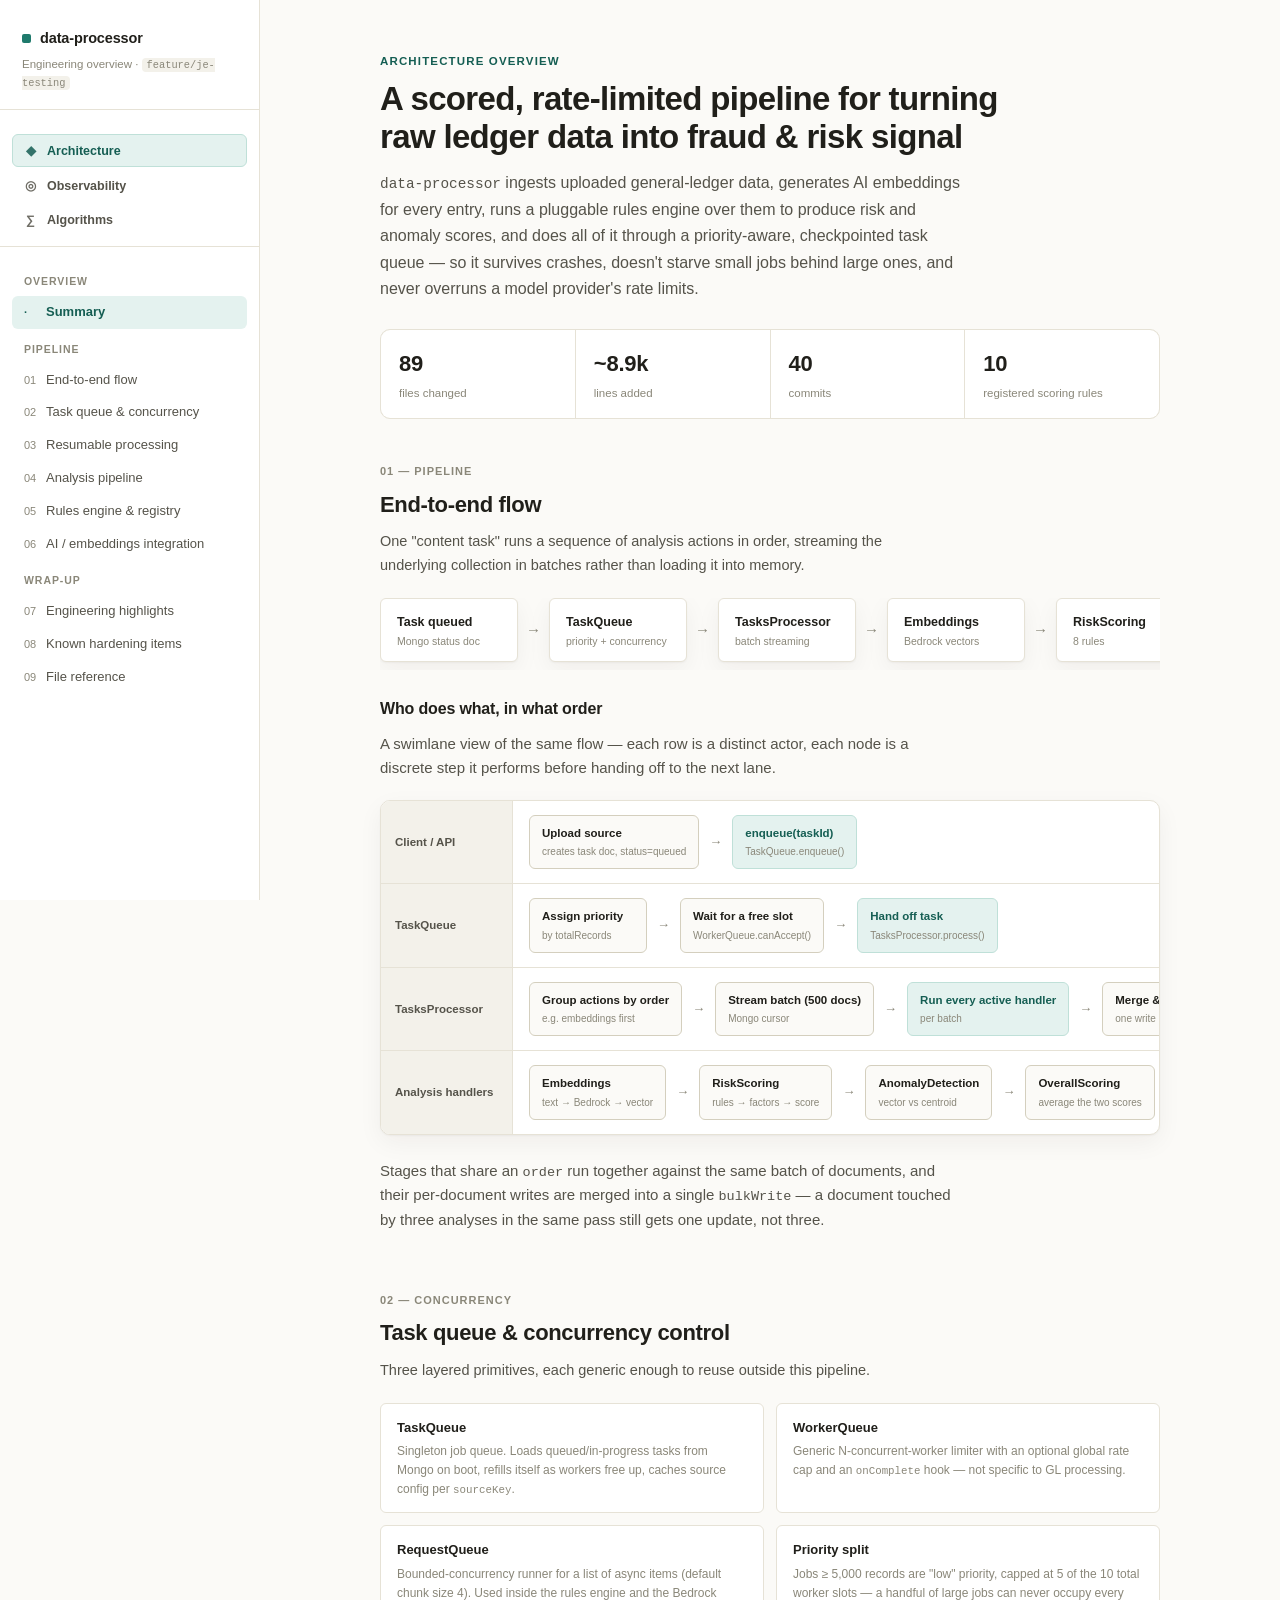
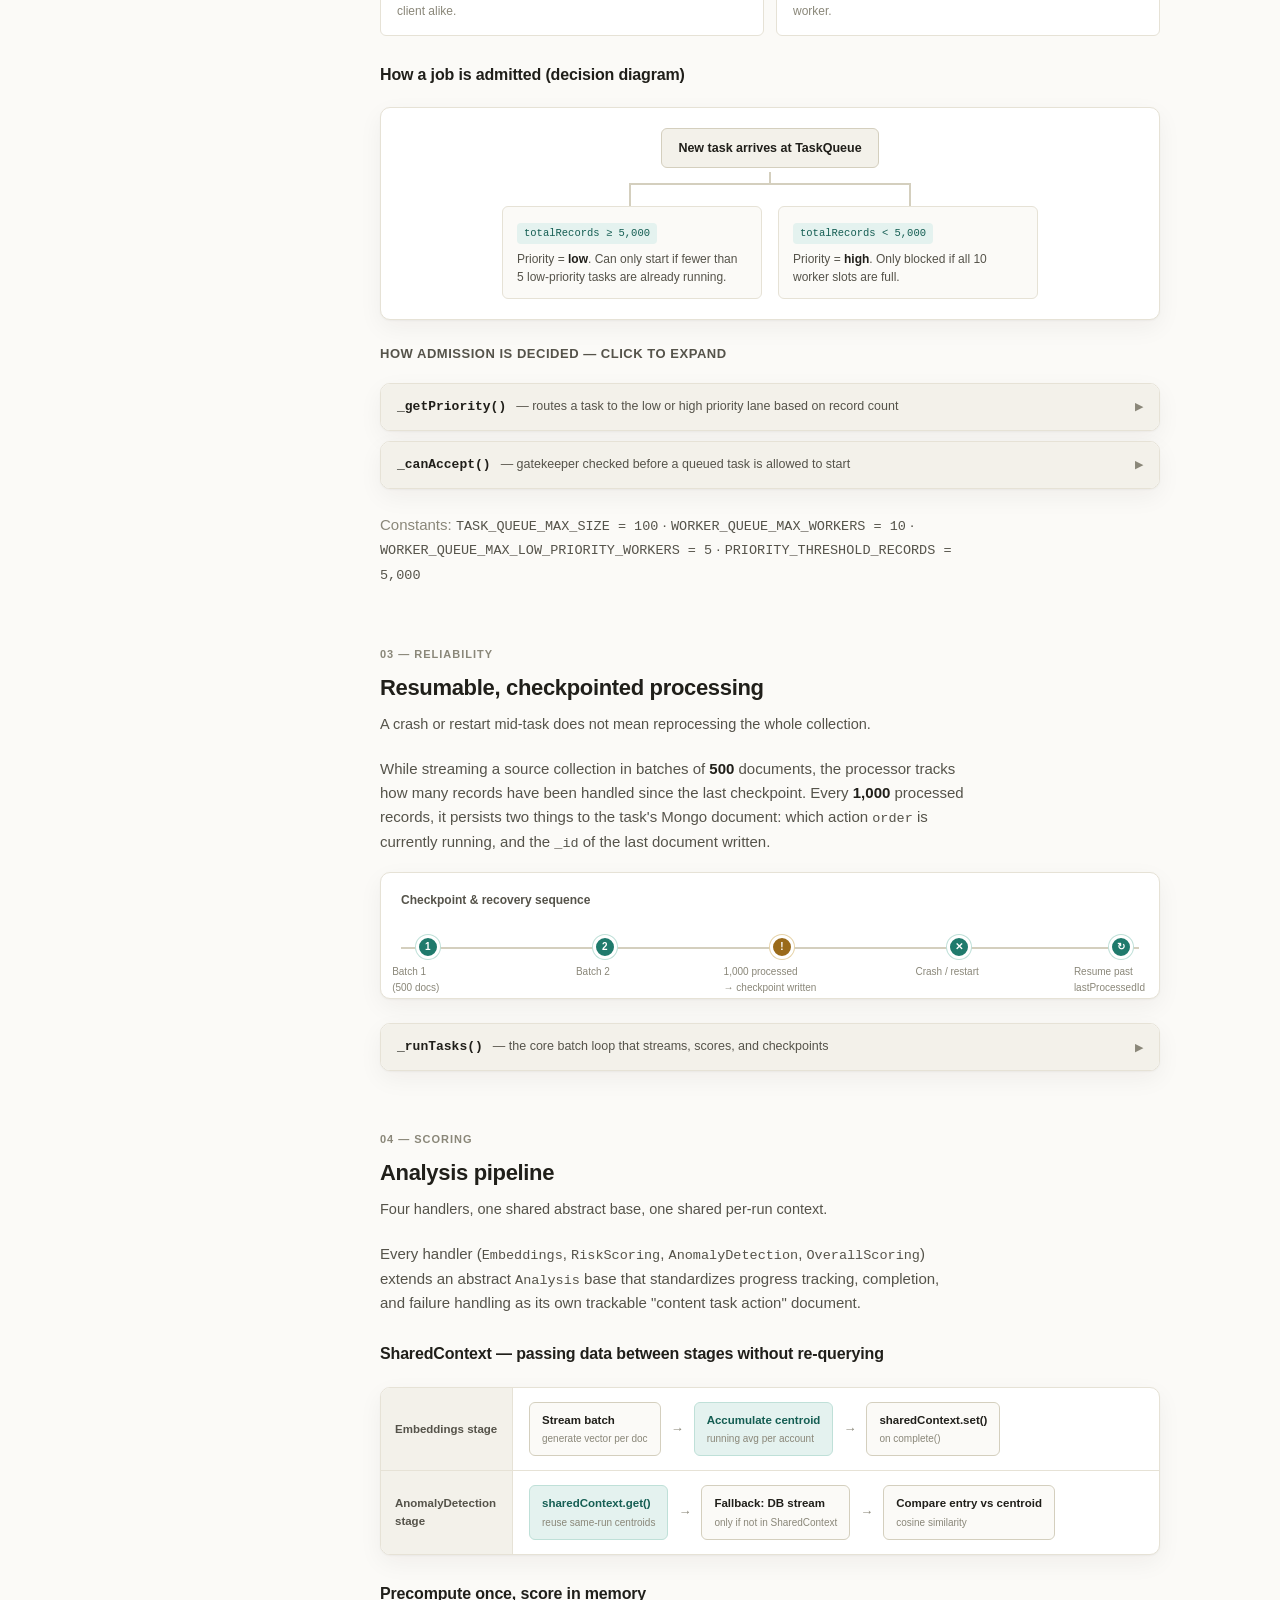
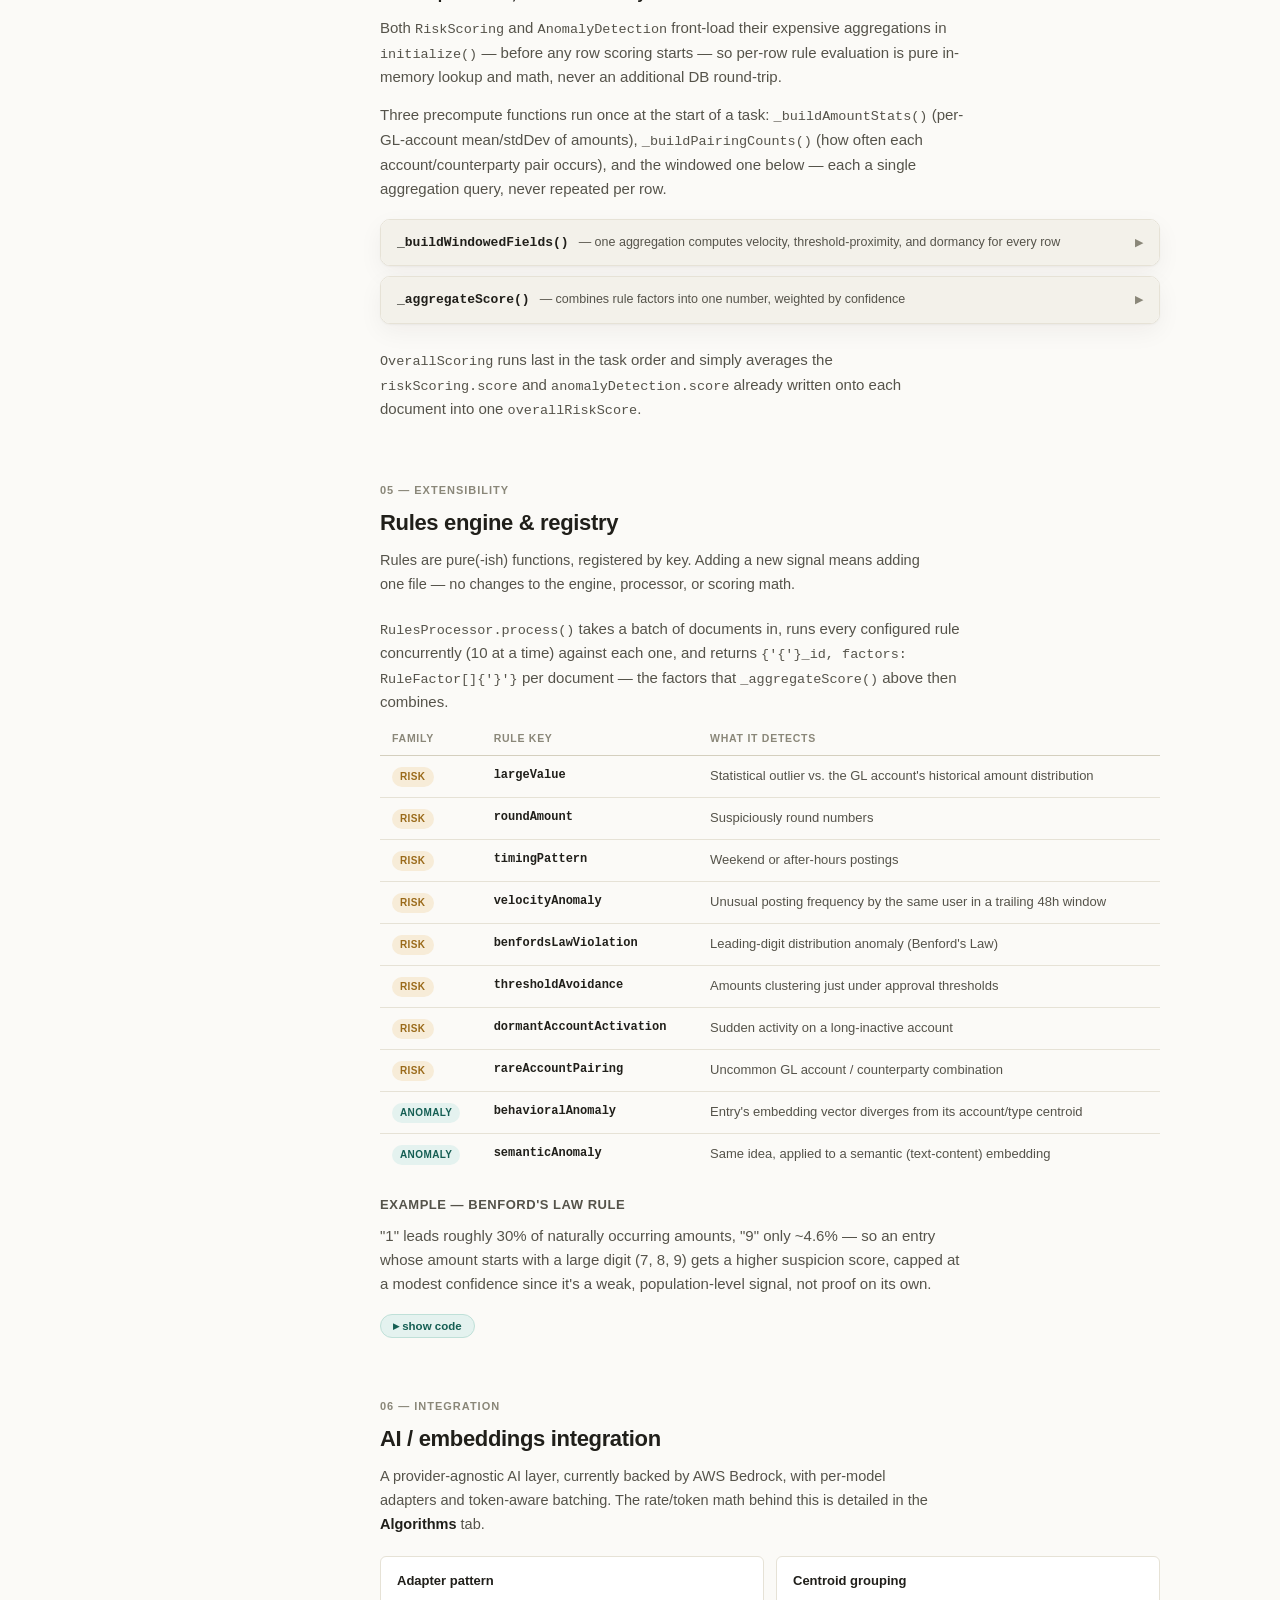
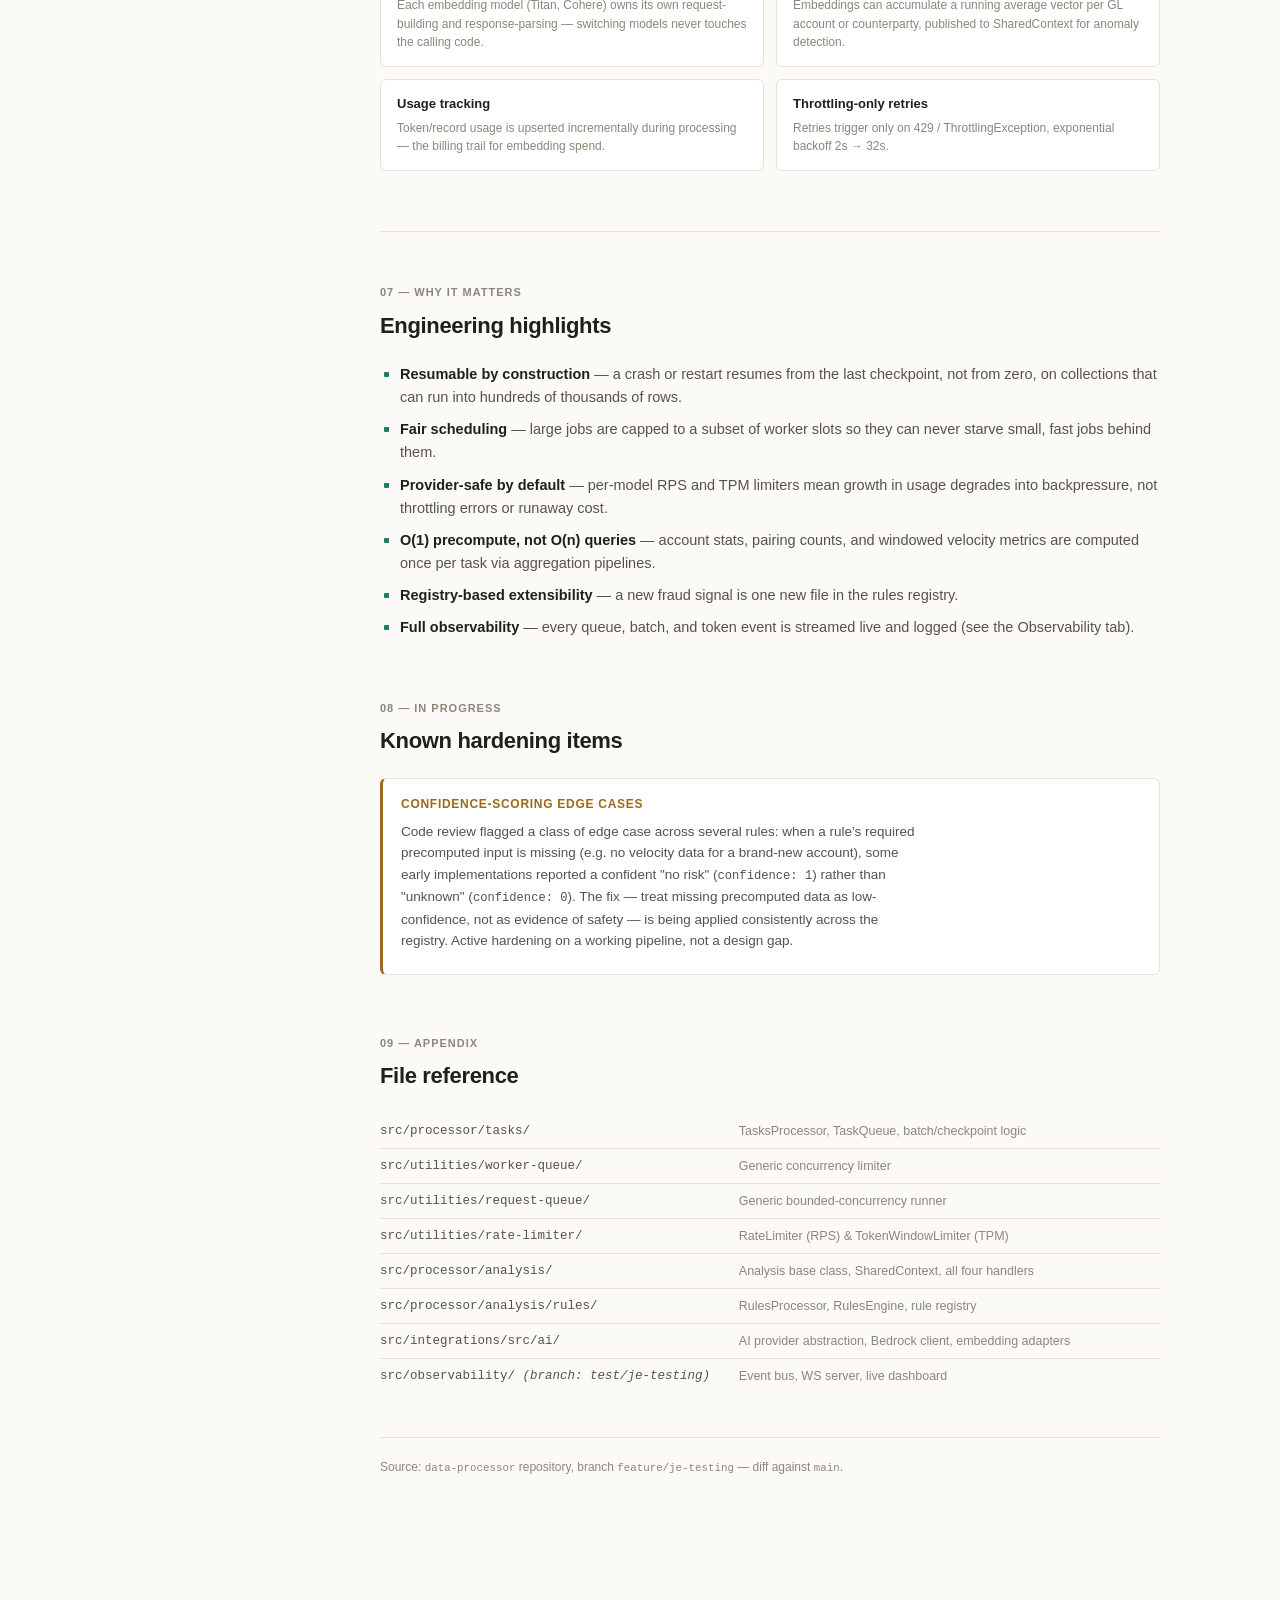
==== pages/data/data-processor/index.html @ 9a7e4dd9 "feat: je-testing architecture" ====
<!DOCTYPE html>
<html lang="en">
<head>
<meta charset="UTF-8">
<meta name="viewport" content="width=device-width, initial-scale=1.0">
<title>data-processor — Architecture Overview</title>
<style>

/* ============================= RESET ============================= */
*, *::before, *::after { box-sizing: border-box; margin: 0; padding: 0; }
html { scroll-behavior: smooth; }
@media (prefers-reduced-motion: reduce) {
  html { scroll-behavior: auto; }
  * { animation-duration: 0.001ms !important; transition-duration: 0.001ms !important; }
}

/* ============================= TOKENS (light-first) ============================= */
:root {
  --brand: #1f7a6c;
  --brand-strong: #155e53;
  --brand-soft: #e4f2ef;
  --brand-line: #bfe0d8;

  --bg: #fbfaf7;
  --surface: #ffffff;
  --surface-2: #f3f1ea;
  --border: #e6e2d6;
  --border-strong: #d4cfbe;

  --text: #201f1a;
  --text-mid: #55534a;
  --text-muted: #8a8779;

  --code-bg: #14181a;
  --code-text: #d9e3e0;
  --code-border: #262b2d;
  --code-key: #7fc9bd;
  --code-str: #d0a86e;
  --code-com: #7c8886;
  --code-num: #c98a6b;

  --amber: #9a6a1a;
  --amber-bg: #f7ecd8;
  --amber-border: #e6d3a8;
  --red: #a43e3e;
  --red-bg: #fbebeb;
  --red-border: #eec9c9;
  --green: #3f7d3a;
  --green-bg: #eaf3e6;
  --green-border: #cfe4c8;
  --blue: #2f5fa8;
  --blue-bg: #eaf0fb;
  --blue-border: #cddaf2;
  --purple: #6a4c9c;
  --purple-bg: #f1ecf9;
  --purple-border: #ded1ef;

  --sidebar-w: 260px;
  --content-w: 860px;
  --radius: 10px;
  --radius-sm: 6px;
  --shadow: 0 1px 2px rgba(30,25,10,0.04), 0 8px 24px rgba(30,25,10,0.05);
}

@media (prefers-color-scheme: dark) {
  :root {
    --brand: #33a69a; --brand-strong: #5cc4b8; --brand-soft: rgba(51,166,154,0.14); --brand-line: rgba(51,166,154,0.35);
    --bg: #0b0f19; --surface: #111827; --surface-2: #161d2c; --border: #273449; --border-strong: #34435c;
    --text: #f2f4f7; --text-mid: #b7c0cf; --text-muted: #7c8798;
    --code-bg: #0a0e16; --code-text: #d9e3e0; --code-border: #1e2733; --code-key: #6fc7ba; --code-str: #e0b47c; --code-com: #5c6a72; --code-num: #d99b7c;
    --amber: #e0b04a; --amber-bg: #2b2110; --amber-border: #4a3a18;
    --red: #e08080; --red-bg: #2a1616; --red-border: #4a2424;
    --green: #7fce78; --green-bg: #16261a; --green-border: #274a30;
    --blue: #7ea6e0; --blue-bg: #141f30; --blue-border: #253a56;
    --purple: #b6a0e0; --purple-bg: #201a30; --purple-border: #382d4d;
    --shadow: 0 1px 2px rgba(0,0,0,0.3), 0 8px 30px rgba(0,0,0,0.35);
  }
}
:root[data-theme="dark"] {
  --brand: #33a69a; --brand-strong: #5cc4b8; --brand-soft: rgba(51,166,154,0.14); --brand-line: rgba(51,166,154,0.35);
  --bg: #0b0f19; --surface: #111827; --surface-2: #161d2c; --border: #273449; --border-strong: #34435c;
  --text: #f2f4f7; --text-mid: #b7c0cf; --text-muted: #7c8798;
  --code-bg: #0a0e16; --code-text: #d9e3e0; --code-border: #1e2733; --code-key: #6fc7ba; --code-str: #e0b47c; --code-com: #5c6a72; --code-num: #d99b7c;
  --amber: #e0b04a; --amber-bg: #2b2110; --amber-border: #4a3a18;
  --red: #e08080; --red-bg: #2a1616; --red-border: #4a2424;
  --green: #7fce78; --green-bg: #16261a; --green-border: #274a30;
  --blue: #7ea6e0; --blue-bg: #141f30; --blue-border: #253a56;
  --purple: #b6a0e0; --purple-bg: #201a30; --purple-border: #382d4d;
  --shadow: 0 1px 2px rgba(0,0,0,0.3), 0 8px 30px rgba(0,0,0,0.35);
}
:root[data-theme="light"] {
  --brand: #1f7a6c; --brand-strong: #155e53; --brand-soft: #e4f2ef; --brand-line: #bfe0d8;
  --bg: #fbfaf7; --surface: #ffffff; --surface-2: #f3f1ea; --border: #e6e2d6; --border-strong: #d4cfbe;
  --text: #201f1a; --text-mid: #55534a; --text-muted: #8a8779;
  --code-bg: #14181a; --code-text: #d9e3e0; --code-border: #262b2d; --code-key: #7fc9bd; --code-str: #d0a86e; --code-com: #7c8886; --code-num: #c98a6b;
  --amber: #9a6a1a; --amber-bg: #f7ecd8; --amber-border: #e6d3a8;
  --red: #a43e3e; --red-bg: #fbebeb; --red-border: #eec9c9;
  --green: #3f7d3a; --green-bg: #eaf3e6; --green-border: #cfe4c8;
  --blue: #2f5fa8; --blue-bg: #eaf0fb; --blue-border: #cddaf2;
  --purple: #6a4c9c; --purple-bg: #f1ecf9; --purple-border: #ded1ef;
  --shadow: 0 1px 2px rgba(30,25,10,0.04), 0 8px 24px rgba(30,25,10,0.05);
}

/* ============================= BASE ============================= */
body {
  font-family: ui-sans-serif, -apple-system, BlinkMacSystemFont, 'Inter', 'Segoe UI', sans-serif;
  background: var(--bg);
  color: var(--text);
  font-size: 15px;
  line-height: 1.6;
  -webkit-font-smoothing: antialiased;
}
.layout { display: flex; min-height: 100vh; }

/* ── Sidebar ── */
.sidebar {
  width: var(--sidebar-w); flex-shrink: 0; position: sticky; top: 0; height: 100vh;
  overflow-y: auto; background: var(--surface); border-right: 1px solid var(--border);
  padding: 26px 0 40px;
}
.sidebar-brand { padding: 0 22px 18px; border-bottom: 1px solid var(--border); margin-bottom: 14px; }
.sidebar-brand .mark { display: inline-flex; align-items: center; gap: 9px; font-weight: 700; font-size: 14.5px; letter-spacing: -0.01em; }
.sidebar-brand .dot { width: 9px; height: 9px; border-radius: 2px; background: var(--brand); flex-shrink: 0; }
.sidebar-brand .sub { margin-top: 6px; font-size: 11.5px; color: var(--text-muted); line-height: 1.5; }
.sidebar-brand .sub code { background: var(--surface-2); padding: 1px 5px; border-radius: 4px; }

.sidebar-tabs { display: flex; flex-direction: column; gap: 2px; padding: 10px 12px; border-bottom: 1px solid var(--border); margin-bottom: 8px; }
.tab-btn {
  display: flex; align-items: center; gap: 9px; padding: 8px 10px; border-radius: var(--radius-sm);
  font-size: 12.5px; font-weight: 600; color: var(--text-mid); cursor: pointer; border: 1px solid transparent;
  background: transparent; text-align: left; width: 100%;
}
.tab-btn:hover { background: var(--surface-2); }
.tab-btn.active { background: var(--brand-soft); color: var(--brand-strong); border-color: var(--brand-line); }
.tab-btn .ic { width: 15px; text-align: center; flex-shrink: 0; opacity: 0.85; }

.sidebar-nav { padding: 6px 12px; }
.nav-label { font-size: 10.5px; font-weight: 700; text-transform: uppercase; letter-spacing: 0.09em; color: var(--text-muted); padding: 12px 12px 6px; }
.nav-link {
  display: flex; align-items: baseline; gap: 8px; padding: 6px 12px; border-radius: var(--radius-sm);
  font-size: 13px; color: var(--text-mid); text-decoration: none; transition: background 0.12s, color 0.12s;
}
.nav-link:hover { background: var(--surface-2); color: var(--text); }
.nav-link.active { background: var(--brand-soft); color: var(--brand-strong); font-weight: 600; }
.nav-link .n { font-variant-numeric: tabular-nums; color: var(--text-muted); font-size: 11px; min-width: 14px; }
.nav-link.active .n { color: var(--brand-strong); }

/* ── Main content ── */
.main { flex: 1; min-width: 0; display: flex; justify-content: center; }
.content { width: 100%; max-width: var(--content-w); padding: 52px 40px 120px; }
.tab-panel { display: none; }
.tab-panel.active { display: block; }

/* ── Header ── */
.doc-eyebrow { font-size: 11.5px; font-weight: 700; text-transform: uppercase; letter-spacing: 0.1em; color: var(--brand-strong); margin-bottom: 10px; }
.doc-title { font-size: 33px; font-weight: 700; letter-spacing: -0.02em; line-height: 1.15; text-wrap: balance; margin-bottom: 14px; }
.doc-dek { font-size: 16px; color: var(--text-mid); max-width: 66ch; line-height: 1.65; margin-bottom: 26px; }

.stat-row { display: grid; grid-template-columns: repeat(4, 1fr); gap: 1px; background: var(--border); border: 1px solid var(--border); border-radius: var(--radius); overflow: hidden; margin-bottom: 44px; }
.stat { background: var(--surface); padding: 16px 18px; }
.stat .v { font-size: 22px; font-weight: 700; font-variant-numeric: tabular-nums; letter-spacing: -0.01em; }
.stat .l { font-size: 11.5px; color: var(--text-muted); margin-top: 3px; }

/* ── Sections ── */
section.block { margin-bottom: 60px; scroll-margin-top: 32px; }
.block-head { margin-bottom: 20px; }
.block-eyebrow { font-size: 11px; font-weight: 700; text-transform: uppercase; letter-spacing: 0.09em; color: var(--text-muted); margin-bottom: 6px; }
h2.block-title { font-size: 22px; font-weight: 700; letter-spacing: -0.015em; text-wrap: balance; }
.block-dek { font-size: 14.5px; color: var(--text-mid); margin-top: 8px; max-width: 68ch; line-height: 1.65; }

p { color: var(--text-mid); margin-bottom: 14px; max-width: 70ch; }
p:last-child { margin-bottom: 0; }
strong { color: var(--text); font-weight: 600; }
code { font-family: ui-monospace, 'SF Mono', Menlo, monospace; font-size: 0.9em; }

h3.sub-title { font-size: 16px; font-weight: 700; margin: 26px 0 10px; letter-spacing: -0.01em; }
h4.sub-sub { font-size: 13px; font-weight: 700; margin: 18px 0 8px; color: var(--text-mid); text-transform: uppercase; letter-spacing: 0.04em; }

ul.plain, ol.plain { margin: 12px 0 16px 0; padding-left: 0; list-style: none; }
ul.plain li, ol.plain li { position: relative; padding-left: 20px; margin-bottom: 9px; color: var(--text-mid); font-size: 14.5px; line-height: 1.6; }
ul.plain li::before { content: ''; position: absolute; left: 4px; top: 9px; width: 5px; height: 5px; border-radius: 1px; background: var(--brand); }
ul.plain li strong { color: var(--text); }
ol.plain { counter-reset: step; }
ol.plain li { padding-left: 26px; }
ol.plain li::before { content: counter(step); counter-increment: step; font-family: ui-monospace, monospace; font-size: 11px; font-weight: 700; color: var(--brand-strong); background: var(--brand-soft); width: 16px; height: 16px; border-radius: 4px; display: flex; align-items: center; justify-content: center; top: 1px; left: 0; }

/* ── Code panels ── */
.code-panel { background: var(--code-bg); border: 1px solid var(--code-border); border-radius: var(--radius); overflow: hidden; margin: 16px 0 20px; box-shadow: var(--shadow); }
.code-panel .file-tab { display: flex; align-items: center; justify-content: space-between; padding: 9px 16px; border-bottom: 1px solid var(--code-border); background: rgba(255,255,255,0.02); }
.code-panel .file-tab .path { font-family: ui-monospace, 'SF Mono', Menlo, monospace; font-size: 11.5px; color: var(--code-com); }
.code-panel .file-tab .path b { color: var(--brand-strong); font-weight: 600; }
.code-panel pre { margin: 0; padding: 16px 18px; overflow-x: auto; font-family: ui-monospace, 'SF Mono', Menlo, monospace; font-size: 12.5px; line-height: 1.65; color: var(--code-text); }
.code-panel code { white-space: pre; font-size: 1em; }
.tok-kw { color: var(--code-key); } .tok-str { color: var(--code-str); } .tok-com { color: var(--code-com); font-style: italic; } .tok-num { color: var(--code-num); } .tok-fn { color: var(--brand-strong); }

/* ============================= DIAGRAMS ============================= */

/* Pipeline chain (horizontal stage cards) */
.pipeline { display: flex; align-items: stretch; gap: 0; margin: 20px 0 24px; overflow-x: auto; padding-bottom: 8px; }
.pipeline .stage { flex-shrink: 0; background: var(--surface); border: 1px solid var(--border); border-radius: var(--radius-sm); padding: 13px 16px; min-width: 138px; box-shadow: var(--shadow); }
.pipeline .stage .t { font-size: 12.5px; font-weight: 700; }
.pipeline .stage .d { font-size: 10.5px; color: var(--text-muted); margin-top: 2px; line-height: 1.4; }
.pipeline .arrow { flex-shrink: 0; display: flex; align-items: center; padding: 0 8px; color: var(--text-muted); }

/* Swimlane diagram: actors as rows, steps as connected nodes */
.swimlane { border: 1px solid var(--border); border-radius: var(--radius); background: var(--surface); box-shadow: var(--shadow); overflow: hidden; margin: 20px 0 24px; }
.lane { display: flex; border-bottom: 1px solid var(--border); }
.lane:last-child { border-bottom: none; }
.lane-label { flex-shrink: 0; width: 132px; padding: 14px 14px; background: var(--surface-2); border-right: 1px solid var(--border); font-size: 11.5px; font-weight: 700; color: var(--text-mid); display: flex; align-items: center; }
.lane-track { flex: 1; display: flex; align-items: center; gap: 10px; padding: 14px 16px; overflow-x: auto; }
.lnode { flex-shrink: 0; display: flex; flex-direction: column; gap: 2px; padding: 8px 12px; border-radius: var(--radius-sm); border: 1px solid var(--border-strong); background: var(--bg); min-width: 118px; }
.lnode .t { font-size: 11.5px; font-weight: 700; }
.lnode .d { font-size: 10px; color: var(--text-muted); }
.lnode.accent { background: var(--brand-soft); border-color: var(--brand-line); }
.lnode.accent .t { color: var(--brand-strong); }
.lconn { flex-shrink: 0; color: var(--text-muted); font-size: 13px; }

/* Decision / branch diagram */
.branch-diagram { border: 1px solid var(--border); border-radius: var(--radius); background: var(--surface); box-shadow: var(--shadow); padding: 20px; margin: 20px 0 24px; }
.branch-root { display: flex; justify-content: center; margin-bottom: 4px; }
.branch-root .node { background: var(--surface-2); border: 1px solid var(--border-strong); border-radius: var(--radius-sm); padding: 9px 16px; font-size: 12.5px; font-weight: 700; }
.branch-lines { display: flex; justify-content: center; }
.branch-lines svg { display: block; }
.branch-row { display: flex; justify-content: center; gap: 16px; flex-wrap: wrap; }
.branch-card { flex: 1; min-width: 180px; max-width: 260px; border: 1px solid var(--border); border-radius: var(--radius-sm); padding: 12px 14px; background: var(--bg); }
.branch-card .cond { font-family: ui-monospace, monospace; font-size: 10.5px; color: var(--brand-strong); background: var(--brand-soft); display: inline-block; padding: 2px 7px; border-radius: 4px; margin-bottom: 6px; }
.branch-card .res { font-size: 12px; color: var(--text-mid); line-height: 1.5; }

/* Function cards — collapsed by default, click to reveal detail + code */
.fn-grid { display: grid; grid-template-columns: 1fr; gap: 10px; margin: 18px 0 24px; }
.fn-card { border: 1px solid var(--border); border-radius: var(--radius); background: var(--surface); box-shadow: var(--shadow); overflow: hidden; }
.fn-card-head {
  display: flex; align-items: center; justify-content: space-between; gap: 12px;
  padding: 12px 16px; background: var(--surface-2); cursor: pointer; user-select: none;
  border: none; width: 100%; text-align: left; font: inherit; color: inherit;
}
.fn-card-head:hover { background: var(--border); }
.fn-card.open .fn-card-head { border-bottom: 1px solid var(--border); }
.fn-head-left { display: flex; align-items: baseline; gap: 10px; min-width: 0; flex-wrap: wrap; }
.fn-name { font-family: ui-monospace, 'SF Mono', Menlo, monospace; font-size: 13px; font-weight: 700; color: var(--text); }
.fn-file { font-size: 10.5px; color: var(--text-muted); font-family: ui-monospace, monospace; }
.fn-oneline { font-size: 12.5px; color: var(--text-mid); font-weight: 400; }
.fn-chev { flex-shrink: 0; font-size: 11px; color: var(--text-muted); transition: transform 0.15s; }
.fn-card.open .fn-chev { transform: rotate(90deg); }
.fn-body { padding: 14px 16px; display: none; }
.fn-card.open .fn-body { display: block; }
.fn-what { font-size: 13.5px; color: var(--text-mid); margin-bottom: 12px; line-height: 1.6; }
.fn-io { display: grid; grid-template-columns: 1fr 1fr; gap: 10px; margin-bottom: 4px; }
.fn-io .box { border: 1px solid var(--border); border-radius: var(--radius-sm); padding: 9px 11px; background: var(--bg); }
.fn-io .box.in { border-left: 3px solid var(--blue); }
.fn-io .box.out { border-left: 3px solid var(--green); }
.fn-io .lbl { font-size: 9.5px; font-weight: 700; text-transform: uppercase; letter-spacing: 0.06em; color: var(--text-muted); margin-bottom: 4px; }
.fn-io .val { font-size: 12px; color: var(--text-mid); font-family: ui-monospace, monospace; line-height: 1.5; }
.fn-code-toggle, .code-toggle-btn { margin-top: 4px; font-size: 11.5px; font-weight: 600; color: var(--brand-strong); background: var(--brand-soft); border: 1px solid var(--brand-line); border-radius: 20px; padding: 4px 12px; cursor: pointer; display: inline-flex; align-items: center; gap: 6px; }
.fn-code-toggle:hover, .code-toggle-btn:hover { background: var(--brand-line); }
.fn-code-body { display: none; margin-top: 10px; }
.fn-card.code-open .fn-code-body { display: block; }
.fn-card.code-open .fn-code-toggle .cta-show { display: none; }
.fn-card:not(.code-open) .fn-code-toggle .cta-hide { display: none; }
/* Standalone collapsible code (outside fn-card) */
.code-collapse { margin: 14px 0 20px; }
.code-collapse .code-panel { display: none; margin: 10px 0 0; }
.code-collapse.open .code-panel { display: block; }
.code-collapse.open .code-toggle-btn .cta-show { display: none; }
.code-collapse:not(.open) .code-toggle-btn .cta-hide { display: none; }

/* Timeline / sequence for observability & rate limiter windows */
.timeline { border: 1px solid var(--border); border-radius: var(--radius); background: var(--surface); box-shadow: var(--shadow); padding: 18px 20px; margin: 18px 0 24px; }
.timeline-track { position: relative; height: 54px; margin: 10px 0 6px; }
.timeline-base { position: absolute; left: 0; right: 0; top: 27px; height: 2px; background: var(--border-strong); }
.timeline-pt { position: absolute; top: 15px; width: 24px; height: 24px; border-radius: 50%; background: var(--brand); border: 3px solid var(--surface); box-shadow: 0 0 0 1px var(--brand-line); display: flex; align-items: center; justify-content: center; font-size: 10px; font-weight: 700; color: #fff; }
.timeline-pt.wait { background: var(--amber); box-shadow: 0 0 0 1px var(--amber-border); }
.timeline-lbl { position: absolute; top: 44px; font-size: 10px; color: var(--text-muted); white-space: nowrap; transform: translateX(-50%); }
.timeline-window { position: absolute; top: 8px; height: 38px; background: var(--brand-soft); border: 1px dashed var(--brand-line); border-radius: 6px; }

/* Cards / grids */
.card-grid { display: grid; grid-template-columns: repeat(2, 1fr); gap: 12px; margin: 18px 0 20px; }
.mini-card { background: var(--surface); border: 1px solid var(--border); border-radius: var(--radius-sm); padding: 14px 16px; }
.mini-card .t { font-size: 13px; font-weight: 700; margin-bottom: 4px; }
.mini-card .d { font-size: 12px; color: var(--text-muted); line-height: 1.55; }

.rule-table, .ref-table, .event-table { width: 100%; border-collapse: collapse; margin: 16px 0 20px; font-size: 13px; }
.rule-table th, .event-table th { text-align: left; font-size: 10.5px; font-weight: 700; text-transform: uppercase; letter-spacing: 0.07em; color: var(--text-muted); padding: 0 12px 8px; border-bottom: 1px solid var(--border-strong); }
.rule-table td, .event-table td { padding: 10px 12px; border-bottom: 1px solid var(--border); color: var(--text-mid); vertical-align: top; }
.rule-table tr:last-child td, .event-table tr:last-child td { border-bottom: none; }
.rule-table td.key, .event-table td.key { font-family: ui-monospace, 'SF Mono', Menlo, monospace; font-size: 12px; color: var(--text); font-weight: 600; white-space: nowrap; }
.rule-table .fam-badge { display: inline-block; font-size: 10px; font-weight: 700; padding: 2px 8px; border-radius: 20px; text-transform: uppercase; letter-spacing: 0.04em; }
.fam-risk { background: var(--amber-bg); color: var(--amber); }
.fam-anomaly { background: var(--brand-soft); color: var(--brand-strong); }

.ref-table td { padding: 7px 0; border-bottom: 1px solid var(--border); color: var(--text-muted); font-size: 12.5px; }
.ref-table td:first-child { font-family: ui-monospace, 'SF Mono', Menlo, monospace; color: var(--text-mid); width: 46%; white-space: nowrap; }
.ref-table tr:last-child td { border-bottom: none; }

/* Callouts */
.callout { border: 1px solid var(--border); border-left: 3px solid var(--brand); background: var(--surface); border-radius: var(--radius-sm); padding: 16px 18px; margin: 18px 0; }
.callout.warn { border-left-color: var(--amber); }
.callout.info { border-left-color: var(--blue); }
.callout .cal-t { font-size: 12px; font-weight: 700; text-transform: uppercase; letter-spacing: 0.06em; margin-bottom: 6px; }
.callout.warn .cal-t { color: var(--amber); }
.callout.info .cal-t { color: var(--blue); }
.callout:not(.warn):not(.info) .cal-t { color: var(--brand-strong); }
.callout p { font-size: 13.5px; margin-bottom: 6px; }

/* Observability dashboard mock */
.dash-mock { border: 1px solid var(--border); border-radius: var(--radius); overflow: hidden; box-shadow: var(--shadow); margin: 18px 0 24px; background: var(--surface); }
.dash-mock .dm-header { display: flex; align-items: center; gap: 14px; padding: 10px 16px; border-bottom: 1px solid var(--border); background: var(--surface-2); flex-wrap: wrap; }
.dash-mock .dm-brand { display: flex; align-items: center; gap: 7px; font-size: 12px; font-weight: 700; }
.dash-mock .dm-dot { width: 7px; height: 7px; border-radius: 50%; background: var(--green); }
.dash-mock .dm-pill { display: flex; align-items: center; gap: 5px; background: var(--bg); border: 1px solid var(--border); border-radius: 5px; padding: 3px 9px; font-size: 11px; }
.dash-mock .dm-pill .pl { color: var(--text-muted); }
.dash-mock .dm-pill .pv { font-family: ui-monospace, monospace; font-weight: 700; font-variant-numeric: tabular-nums; color: var(--brand-strong); }
.dash-mock .dm-tabs { display: flex; gap: 2px; padding: 0 16px; border-bottom: 1px solid var(--border); background: var(--surface); }
.dash-mock .dm-tab { padding: 9px 14px; font-size: 12px; font-weight: 600; color: var(--text-muted); border-bottom: 2px solid transparent; }
.dash-mock .dm-tab.on { color: var(--brand-strong); border-bottom-color: var(--brand); }
.dash-mock .dm-body { padding: 16px; display: grid; grid-template-columns: 1fr 1fr; gap: 12px; }
.dash-mock .dm-card { border: 1px solid var(--border); border-radius: var(--radius-sm); padding: 12px 14px; background: var(--bg); }
.dash-mock .dm-card .ct { font-size: 10.5px; font-weight: 700; text-transform: uppercase; letter-spacing: 0.05em; color: var(--text-muted); margin-bottom: 8px; }
.dash-mock .dm-row { display: flex; justify-content: space-between; font-size: 12px; padding: 4px 0; border-bottom: 1px dashed var(--border); }
.dash-mock .dm-row:last-child { border-bottom: none; }
.dash-mock .dm-row .k { color: var(--text-muted); }
.dash-mock .dm-row .v { font-family: ui-monospace, monospace; font-weight: 600; color: var(--text); }
.dash-mock .dm-log { grid-column: 1 / -1; border: 1px solid var(--border); border-radius: var(--radius-sm); background: var(--code-bg); padding: 10px 12px; font-family: ui-monospace, monospace; font-size: 11px; color: var(--code-text); line-height: 1.8; max-height: 140px; overflow-y: auto; }
.dash-mock .dm-log .tag { color: var(--code-key); }
.dash-mock .dm-log .tm { color: var(--code-com); }

.divider { height: 1px; background: var(--border); margin: 52px 0; border: none; }
.footer-note { margin-top: 44px; padding-top: 20px; border-top: 1px solid var(--border); font-size: 12px; color: var(--text-muted); }

/* ── Responsive ── */
@media (max-width: 880px) {
  .sidebar { display: none; }
  .content { padding: 32px 20px 80px; }
  .stat-row, .card-grid, .fn-io, .dash-mock .dm-body { grid-template-columns: 1fr; }
  .lane { flex-direction: column; }
  .lane-label { width: auto; border-right: none; border-bottom: 1px solid var(--border); }
}
@media (max-width: 520px) {
  .stat-row, .card-grid { grid-template-columns: 1fr; }
  .doc-title { font-size: 25px; }
}

</style>
</head>
<body>

<div class="layout">

  <!-- ============================= SIDEBAR ============================= -->
  <nav class="sidebar" aria-label="Section navigation">
    <div class="sidebar-brand">
      <div class="mark"><span class="dot"></span>data-processor</div>
      <div class="sub">Engineering overview · <code>feature/je-testing</code></div>
    </div>

    <div class="sidebar-tabs">
      <button class="tab-btn active" data-tab="arch"><span class="ic">◆</span>Architecture</button>
      <button class="tab-btn" data-tab="observability"><span class="ic">◎</span>Observability</button>
      <button class="tab-btn" data-tab="algorithms"><span class="ic">∑</span>Algorithms</button>
    </div>

    <div class="sidebar-nav" data-nav-for="arch">
      <div class="nav-label">Overview</div>
      <a class="nav-link active" href="#overview"><span class="n">·</span>Summary</a>
      <div class="nav-label">Pipeline</div>
      <a class="nav-link" href="#flow"><span class="n">01</span>End-to-end flow</a>
      <a class="nav-link" href="#queue"><span class="n">02</span>Task queue &amp; concurrency</a>
      <a class="nav-link" href="#resume"><span class="n">03</span>Resumable processing</a>
      <a class="nav-link" href="#analysis"><span class="n">04</span>Analysis pipeline</a>
      <a class="nav-link" href="#rules"><span class="n">05</span>Rules engine &amp; registry</a>
      <a class="nav-link" href="#ai"><span class="n">06</span>AI / embeddings integration</a>
      <div class="nav-label">Wrap-up</div>
      <a class="nav-link" href="#highlights"><span class="n">07</span>Engineering highlights</a>
      <a class="nav-link" href="#hardening"><span class="n">08</span>Known hardening items</a>
      <a class="nav-link" href="#reference"><span class="n">09</span>File reference</a>
    </div>

    <div class="sidebar-nav" data-nav-for="observability" style="display:none">
      <div class="nav-label">Live system view</div>
      <a class="nav-link" href="#obs-overview"><span class="n">·</span>How to access it</a>
      <a class="nav-link" href="#obs-events"><span class="n">01</span>Event model</a>
      <a class="nav-link" href="#obs-dashboard"><span class="n">02</span>Dashboard layout</a>
      <a class="nav-link" href="#obs-pipeline"><span class="n">03</span>Data path: emit → dashboard</a>
      <a class="nav-link" href="#obs-persist"><span class="n">04</span>Replay buffer &amp; NDJSON log</a>
    </div>

    <div class="sidebar-nav" data-nav-for="algorithms" style="display:none">
      <div class="nav-label">Rate control math</div>
      <a class="nav-link" href="#alg-overview"><span class="n">·</span>Why two limiters</a>
      <a class="nav-link" href="#alg-rps"><span class="n">01</span>RateLimiter (RPS window)</a>
      <a class="nav-link" href="#alg-tpm"><span class="n">02</span>TokenWindowLimiter (TPM window)</a>
      <a class="nav-link" href="#alg-estimate"><span class="n">03</span>Token estimation</a>
      <a class="nav-link" href="#alg-batching"><span class="n">04</span>Token-aware batching</a>
      <a class="nav-link" href="#alg-retry"><span class="n">05</span>Retry &amp; backoff</a>
    </div>
  </nav>

  <!-- ============================= MAIN ============================= -->
  <main class="main">
    <div class="content">

      <!-- ================================================================= -->
      <!-- TAB 1: ARCHITECTURE                                                -->
      <!-- ================================================================= -->
      <div class="tab-panel active" id="panel-arch">

        <header id="overview">
          <div class="doc-eyebrow">Architecture overview</div>
          <h1 class="doc-title">A scored, rate-limited pipeline for turning raw ledger data into fraud &amp; risk signal</h1>
          <p class="doc-dek">
            <code>data-processor</code> ingests uploaded general-ledger data, generates AI embeddings for every
            entry, runs a pluggable rules engine over them to produce risk and anomaly scores, and does all of
            it through a priority-aware, checkpointed task queue — so it survives crashes, doesn't starve small
            jobs behind large ones, and never overruns a model provider's rate limits.
          </p>
          <div class="stat-row">
            <div class="stat"><div class="v">89</div><div class="l">files changed</div></div>
            <div class="stat"><div class="v">~8.9k</div><div class="l">lines added</div></div>
            <div class="stat"><div class="v">40</div><div class="l">commits</div></div>
            <div class="stat"><div class="v">10</div><div class="l">registered scoring rules</div></div>
          </div>
        </header>

        <!-- 01 FLOW -->
        <section class="block" id="flow">
          <div class="block-head">
            <div class="block-eyebrow">01 — Pipeline</div>
            <h2 class="block-title">End-to-end flow</h2>
            <p class="block-dek">One "content task" runs a sequence of analysis actions in order, streaming the
              underlying collection in batches rather than loading it into memory.</p>
          </div>

          <div class="pipeline">
            <div class="stage"><div class="t">Task queued</div><div class="d">Mongo status doc</div></div>
            <div class="arrow">→</div>
            <div class="stage"><div class="t">TaskQueue</div><div class="d">priority + concurrency</div></div>
            <div class="arrow">→</div>
            <div class="stage"><div class="t">TasksProcessor</div><div class="d">batch streaming</div></div>
            <div class="arrow">→</div>
            <div class="stage"><div class="t">Embeddings</div><div class="d">Bedrock vectors</div></div>
            <div class="arrow">→</div>
            <div class="stage"><div class="t">RiskScoring</div><div class="d">8 rules</div></div>
            <div class="arrow">→</div>
            <div class="stage"><div class="t">AnomalyDetection</div><div class="d">2 rules</div></div>
            <div class="arrow">→</div>
            <div class="stage"><div class="t">OverallScoring</div><div class="d">combined score</div></div>
          </div>

          <h3 class="sub-title">Who does what, in what order</h3>
          <p>A swimlane view of the same flow — each row is a distinct actor, each node is a discrete step it
            performs before handing off to the next lane.</p>

          <div class="swimlane">
            <div class="lane">
              <div class="lane-label">Client / API</div>
              <div class="lane-track">
                <div class="lnode"><div class="t">Upload source</div><div class="d">creates task doc, status=queued</div></div>
                <div class="lconn">→</div>
                <div class="lnode accent"><div class="t">enqueue(taskId)</div><div class="d">TaskQueue.enqueue()</div></div>
              </div>
            </div>
            <div class="lane">
              <div class="lane-label">TaskQueue</div>
              <div class="lane-track">
                <div class="lnode"><div class="t">Assign priority</div><div class="d">by totalRecords</div></div>
                <div class="lconn">→</div>
                <div class="lnode"><div class="t">Wait for a free slot</div><div class="d">WorkerQueue.canAccept()</div></div>
                <div class="lconn">→</div>
                <div class="lnode accent"><div class="t">Hand off task</div><div class="d">TasksProcessor.process()</div></div>
              </div>
            </div>
            <div class="lane">
              <div class="lane-label">TasksProcessor</div>
              <div class="lane-track">
                <div class="lnode"><div class="t">Group actions by order</div><div class="d">e.g. embeddings first</div></div>
                <div class="lconn">→</div>
                <div class="lnode"><div class="t">Stream batch (500 docs)</div><div class="d">Mongo cursor</div></div>
                <div class="lconn">→</div>
                <div class="lnode accent"><div class="t">Run every active handler</div><div class="d">per batch</div></div>
                <div class="lconn">→</div>
                <div class="lnode"><div class="t">Merge &amp; bulkWrite</div><div class="d">one write per doc</div></div>
              </div>
            </div>
            <div class="lane">
              <div class="lane-label">Analysis handlers</div>
              <div class="lane-track">
                <div class="lnode"><div class="t">Embeddings</div><div class="d">text → Bedrock → vector</div></div>
                <div class="lconn">→</div>
                <div class="lnode"><div class="t">RiskScoring</div><div class="d">rules → factors → score</div></div>
                <div class="lconn">→</div>
                <div class="lnode"><div class="t">AnomalyDetection</div><div class="d">vector vs centroid</div></div>
                <div class="lconn">→</div>
                <div class="lnode"><div class="t">OverallScoring</div><div class="d">average the two scores</div></div>
              </div>
            </div>
          </div>

          <p>Stages that share an <code>order</code> run together against the same batch of documents, and their
            per-document writes are merged into a single <code>bulkWrite</code> — a document touched by three
            analyses in the same pass still gets one update, not three.</p>
        </section>

        <!-- 02 QUEUE -->
        <section class="block" id="queue">
          <div class="block-head">
            <div class="block-eyebrow">02 — Concurrency</div>
            <h2 class="block-title">Task queue &amp; concurrency control</h2>
            <p class="block-dek">Three layered primitives, each generic enough to reuse outside this pipeline.</p>
          </div>

          <div class="card-grid">
            <div class="mini-card"><div class="t">TaskQueue</div><div class="d">Singleton job queue. Loads queued/in-progress tasks from Mongo on boot, refills itself as workers free up, caches source config per <code>sourceKey</code>.</div></div>
            <div class="mini-card"><div class="t">WorkerQueue</div><div class="d">Generic N-concurrent-worker limiter with an optional global rate cap and an <code>onComplete</code> hook — not specific to GL processing.</div></div>
            <div class="mini-card"><div class="t">RequestQueue</div><div class="d">Bounded-concurrency runner for a list of async items (default chunk size 4). Used inside the rules engine and the Bedrock client alike.</div></div>
            <div class="mini-card"><div class="t">Priority split</div><div class="d">Jobs ≥ 5,000 records are "low" priority, capped at 5 of the 10 total worker slots — a handful of large jobs can never occupy every worker.</div></div>
          </div>

          <h3 class="sub-title">How a job is admitted (decision diagram)</h3>
          <div class="branch-diagram">
            <div class="branch-root"><div class="node">New task arrives at TaskQueue</div></div>
            <div class="branch-lines">
              <svg width="360" height="34" viewBox="0 0 360 34"><path d="M180 0 L180 12 M180 12 L40 12 L40 34 M180 12 L320 12 L320 34" stroke="var(--border-strong)" stroke-width="2" fill="none"/></svg>
            </div>
            <div class="branch-row">
              <div class="branch-card">
                <div class="cond">totalRecords ≥ 5,000</div>
                <div class="res">Priority = <strong>low</strong>. Can only start if fewer than 5 low-priority tasks are already running.</div>
              </div>
              <div class="branch-card">
                <div class="cond">totalRecords &lt; 5,000</div>
                <div class="res">Priority = <strong>high</strong>. Only blocked if all 10 worker slots are full.</div>
              </div>
            </div>
          </div>

          <h4 class="sub-sub">How admission is decided — click to expand</h4>
          <div class="fn-grid">
            <div class="fn-card">
              <button class="fn-card-head">
                <div class="fn-head-left"><span class="fn-name">_getPriority()</span><span class="fn-oneline">— routes a task to the low or high priority lane based on record count</span></div>
                <span class="fn-chev">▶</span>
              </button>
              <div class="fn-body">
                <div class="fn-what">Looks at how many records a task will process and decides whether it competes for the shared "low priority" lane or the general worker pool.</div>
                <div class="fn-io">
                  <div class="box in"><div class="lbl">In</div><div class="val">totalRecords: number</div></div>
                  <div class="box out"><div class="lbl">Out</div><div class="val">WorkerPriority.low | high</div></div>
                </div>
                <button class="fn-code-toggle"><span class="cta-show">▸ show code</span><span class="cta-hide">▾ hide code</span></button>
                <div class="fn-code-body">
                  <div class="code-panel" style="margin:10px 0 0;">
                    <div class="file-tab"><span class="path">task-queue/<b>index.ts</b></span></div>
                    <pre><code><span class="tok-kw">private</span> _getPriority(totalRecords: <span class="tok-kw">number</span>): WorkerPriority {
    <span class="tok-kw">return</span> totalRecords &gt;= PRIORITY_THRESHOLD_RECORDS ? WorkerPriority.low : WorkerPriority.high;
}</code></pre>
                  </div>
                </div>
              </div>
            </div>
            <div class="fn-card">
              <button class="fn-card-head">
                <div class="fn-head-left"><span class="fn-name">_canAccept()</span><span class="fn-oneline">— gatekeeper checked before a queued task is allowed to start</span></div>
                <span class="fn-chev">▶</span>
              </button>
              <div class="fn-body">
                <div class="fn-what">Confirms both a global worker slot is free and, for low-priority tasks, that the low-priority sub-limit isn't already saturated.</div>
                <div class="fn-io">
                  <div class="box in"><div class="lbl">In</div><div class="val">priority: WorkerPriority</div></div>
                  <div class="box out"><div class="lbl">Out</div><div class="val">boolean (can start now?)</div></div>
                </div>
              </div>
            </div>
          </div>

          <p><span style="color:var(--text-muted)">Constants:</span>
            <code>TASK_QUEUE_MAX_SIZE = 100</code> · <code>WORKER_QUEUE_MAX_WORKERS = 10</code> ·
            <code>WORKER_QUEUE_MAX_LOW_PRIORITY_WORKERS = 5</code> · <code>PRIORITY_THRESHOLD_RECORDS = 5,000</code></p>
        </section>

        <!-- 03 RESUME -->
        <section class="block" id="resume">
          <div class="block-head">
            <div class="block-eyebrow">03 — Reliability</div>
            <h2 class="block-title">Resumable, checkpointed processing</h2>
            <p class="block-dek">A crash or restart mid-task does not mean reprocessing the whole collection.</p>
          </div>

          <p>While streaming a source collection in batches of <strong>500</strong> documents, the processor
            tracks how many records have been handled since the last checkpoint. Every <strong>1,000</strong>
            processed records, it persists two things to the task's Mongo document: which action
            <code>order</code> is currently running, and the <code>_id</code> of the last document written.</p>

          <div class="timeline">
            <div style="font-size:12px;font-weight:700;color:var(--text-mid);margin-bottom:4px;">Checkpoint &amp; recovery sequence</div>
            <div class="timeline-track">
              <div class="timeline-base"></div>
              <div class="timeline-pt" style="left:2%">1</div><div class="timeline-lbl" style="left:2%">Batch 1<br>(500 docs)</div>
              <div class="timeline-pt" style="left:26%">2</div><div class="timeline-lbl" style="left:26%">Batch 2</div>
              <div class="timeline-pt wait" style="left:50%">!</div><div class="timeline-lbl" style="left:50%">1,000 processed<br>→ checkpoint written</div>
              <div class="timeline-pt" style="left:74%">✕</div><div class="timeline-lbl" style="left:74%">Crash / restart</div>
              <div class="timeline-pt" style="left:96%">↻</div><div class="timeline-lbl" style="left:96%">Resume past<br>lastProcessedId</div>
            </div>
          </div>

          <div class="fn-grid">
            <div class="fn-card">
              <button class="fn-card-head">
                <div class="fn-head-left"><span class="fn-name">_runTasks()</span><span class="fn-oneline">— the core batch loop that streams, scores, and checkpoints</span></div>
                <span class="fn-chev">▶</span>
              </button>
              <div class="fn-body">
                <div class="fn-what">Opens a cursor (resuming past <code>lastProcessedId</code> if this action order is being resumed), feeds every 500-doc batch to all active handlers, and checkpoints progress every 1,000 records.</div>
                <div class="fn-io">
                  <div class="box in"><div class="lbl">In</div><div class="val">tasks: string[], order, resumeState</div></div>
                  <div class="box out"><div class="lbl">Out</div><div class="val">void — writes progress + bulk updates to Mongo</div></div>
                </div>
              </div>
            </div>
          </div>
        </section>

        <!-- 04 ANALYSIS -->
        <section class="block" id="analysis">
          <div class="block-head">
            <div class="block-eyebrow">04 — Scoring</div>
            <h2 class="block-title">Analysis pipeline</h2>
            <p class="block-dek">Four handlers, one shared abstract base, one shared per-run context.</p>
          </div>

          <p>Every handler (<code>Embeddings</code>, <code>RiskScoring</code>, <code>AnomalyDetection</code>,
            <code>OverallScoring</code>) extends an abstract <code>Analysis</code> base that standardizes
            progress tracking, completion, and failure handling as its own trackable "content task action"
            document.</p>

          <h3 class="sub-title">SharedContext — passing data between stages without re-querying</h3>
          <div class="swimlane">
            <div class="lane">
              <div class="lane-label">Embeddings stage</div>
              <div class="lane-track">
                <div class="lnode"><div class="t">Stream batch</div><div class="d">generate vector per doc</div></div>
                <div class="lconn">→</div>
                <div class="lnode accent"><div class="t">Accumulate centroid</div><div class="d">running avg per account</div></div>
                <div class="lconn">→</div>
                <div class="lnode"><div class="t">sharedContext.set()</div><div class="d">on complete()</div></div>
              </div>
            </div>
            <div class="lane">
              <div class="lane-label">AnomalyDetection stage</div>
              <div class="lane-track">
                <div class="lnode accent"><div class="t">sharedContext.get()</div><div class="d">reuse same-run centroids</div></div>
                <div class="lconn">→</div>
                <div class="lnode"><div class="t">Fallback: DB stream</div><div class="d">only if not in SharedContext</div></div>
                <div class="lconn">→</div>
                <div class="lnode"><div class="t">Compare entry vs centroid</div><div class="d">cosine similarity</div></div>
              </div>
            </div>
          </div>

          <h3 class="sub-title">Precompute once, score in memory</h3>
          <p>Both <code>RiskScoring</code> and <code>AnomalyDetection</code> front-load their expensive
            aggregations in <code>initialize()</code> — before any row scoring starts — so per-row rule
            evaluation is pure in-memory lookup and math, never an additional DB round-trip.</p>

          <p>Three precompute functions run once at the start of a task: <code>_buildAmountStats()</code> (per-GL-account mean/stdDev of amounts), <code>_buildPairingCounts()</code> (how often each account/counterparty pair occurs), and the windowed one below — each a single aggregation query, never repeated per row.</p>

          <div class="fn-grid">
            <div class="fn-card">
              <button class="fn-card-head">
                <div class="fn-head-left"><span class="fn-name">_buildWindowedFields()</span><span class="fn-oneline">— one aggregation computes velocity, threshold-proximity, and dormancy for every row</span></div>
                <span class="fn-chev">▶</span>
              </button>
              <div class="fn-body">
                <div class="fn-what">A single <code>$setWindowFields</code> aggregation computes, per document: how many entries the same user posted in a trailing 48h window, how many of those were near an approval threshold, and how many days since the same GL account was last touched.</div>
                <div class="fn-io">
                  <div class="box in"><div class="lbl">In</div><div class="val">(none — queries the collection directly)</div></div>
                  <div class="box out"><div class="lbl">Out</div><div class="val">Map&lt;docId, {velocityCount48h, thresholdNearCount48h, daysSincePrevEntry, isFirstEntryForAccount}&gt;</div></div>
                </div>
                <button class="fn-code-toggle"><span class="cta-show">▸ show code</span><span class="cta-hide">▾ hide code</span></button>
                <div class="fn-code-body">
                  <div class="code-panel" style="margin:10px 0 0;">
                    <div class="file-tab"><span class="path">analysis/src/risk-scoring/<b>index.ts</b></span></div>
                    <pre><code>{
  $setWindowFields: {
    partitionBy: <span class="tok-str">"$postingBy"</span>,
    sortBy: { postingDateNew: <span class="tok-num">1</span> },
    output: {
      velocityCount48h: { $count: {}, window: { range: [-<span class="tok-num">48</span>, <span class="tok-num">0</span>], unit: <span class="tok-str">"hour"</span> } },
      thresholdNearCount48h: { $sum: <span class="tok-str">"$_inThresholdBand"</span>, window: { range: [-<span class="tok-num">48</span>, <span class="tok-num">0</span>], unit: <span class="tok-str">"hour"</span> } }
    }
  }
}</code></pre>
                  </div>
                </div>
              </div>
            </div>
            <div class="fn-card">
              <button class="fn-card-head">
                <div class="fn-head-left"><span class="fn-name">_aggregateScore()</span><span class="fn-oneline">— combines rule factors into one number, weighted by confidence</span></div>
                <span class="fn-chev">▶</span>
              </button>
              <div class="fn-body">
                <div class="fn-what">Combines all rule factors for one document into a single number, weighting each factor's contribution by its own confidence — so a rule that says "score 0.9 but confidence 0.1" barely moves the final result. Used identically by RiskScoring and AnomalyDetection.</div>
                <div class="fn-io">
                  <div class="box in"><div class="lbl">In</div><div class="val">factors: {score, confidence, weight}[]</div></div>
                  <div class="box out"><div class="lbl">Out</div><div class="val">number 0–1</div></div>
                </div>
                <button class="fn-code-toggle"><span class="cta-show">▸ show code</span><span class="cta-hide">▾ hide code</span></button>
                <div class="fn-code-body">
                  <div class="code-panel" style="margin:10px 0 0;">
                    <div class="file-tab"><span class="path">shared aggregation pattern</span></div>
                    <pre><code><span class="tok-kw">const</span> effectiveWeight = factor.weight * factor.confidence;
weightedSum += factor.score * effectiveWeight;
totalWeight += effectiveWeight;
<span class="tok-com">// score = totalWeight === 0 ? 0 : weightedSum / totalWeight</span></code></pre>
                  </div>
                </div>
              </div>
            </div>
          </div>

          <p><code>OverallScoring</code> runs last in the task order and simply averages the
            <code>riskScoring.score</code> and <code>anomalyDetection.score</code> already written onto each
            document into one <code>overallRiskScore</code>.</p>
        </section>

        <!-- 05 RULES -->
        <section class="block" id="rules">
          <div class="block-head">
            <div class="block-eyebrow">05 — Extensibility</div>
            <h2 class="block-title">Rules engine &amp; registry</h2>
            <p class="block-dek">Rules are pure(-ish) functions, registered by key. Adding a new signal means
              adding one file — no changes to the engine, processor, or scoring math.</p>
          </div>

          <p><code>RulesProcessor.process()</code> takes a batch of documents in, runs every configured rule concurrently (10 at a time) against each one, and returns <code>{'{'}_id, factors: RuleFactor[]{'}'}</code> per document — the factors that <code>_aggregateScore()</code> above then combines.</p>

          <table class="rule-table">
            <thead><tr><th>Family</th><th>Rule key</th><th>What it detects</th></tr></thead>
            <tbody>
              <tr><td><span class="fam-badge fam-risk">Risk</span></td><td class="key">largeValue</td><td>Statistical outlier vs. the GL account's historical amount distribution</td></tr>
              <tr><td><span class="fam-badge fam-risk">Risk</span></td><td class="key">roundAmount</td><td>Suspiciously round numbers</td></tr>
              <tr><td><span class="fam-badge fam-risk">Risk</span></td><td class="key">timingPattern</td><td>Weekend or after-hours postings</td></tr>
              <tr><td><span class="fam-badge fam-risk">Risk</span></td><td class="key">velocityAnomaly</td><td>Unusual posting frequency by the same user in a trailing 48h window</td></tr>
              <tr><td><span class="fam-badge fam-risk">Risk</span></td><td class="key">benfordsLawViolation</td><td>Leading-digit distribution anomaly (Benford's Law)</td></tr>
              <tr><td><span class="fam-badge fam-risk">Risk</span></td><td class="key">thresholdAvoidance</td><td>Amounts clustering just under approval thresholds</td></tr>
              <tr><td><span class="fam-badge fam-risk">Risk</span></td><td class="key">dormantAccountActivation</td><td>Sudden activity on a long-inactive account</td></tr>
              <tr><td><span class="fam-badge fam-risk">Risk</span></td><td class="key">rareAccountPairing</td><td>Uncommon GL account / counterparty combination</td></tr>
              <tr><td><span class="fam-badge fam-anomaly">Anomaly</span></td><td class="key">behavioralAnomaly</td><td>Entry's embedding vector diverges from its account/type centroid</td></tr>
              <tr><td><span class="fam-badge fam-anomaly">Anomaly</span></td><td class="key">semanticAnomaly</td><td>Same idea, applied to a semantic (text-content) embedding</td></tr>
            </tbody>
          </table>

          <h4 class="sub-sub">Example — Benford's Law rule</h4>
          <p>"1" leads roughly 30% of naturally occurring amounts, "9" only ~4.6% — so an entry whose amount
            starts with a large digit (7, 8, 9) gets a higher suspicion score, capped at a modest confidence
            since it's a weak, population-level signal, not proof on its own.</p>
          <div class="code-collapse">
            <button class="code-toggle-btn"><span class="cta-show">▸ show code</span><span class="cta-hide">▾ hide code</span></button>
            <div class="code-panel">
              <div class="file-tab"><span class="path">rules/src/registry/risk-scoring/benfords-law/<b>index.ts</b></span></div>
              <pre><code><span class="tok-com">// "1" leads ~30% of naturally occurring amounts, "9" only ~4.6% (Benford's Law)</span>
evaluate = (row: <span class="tok-kw">any</span>): RuleResult =&gt; {
    <span class="tok-kw">const</span> firstDigit = <span class="tok-kw">this</span>._firstSignificantDigit(Math.abs(row.amount ?? <span class="tok-num">0</span>));
    <span class="tok-kw">let</span> score = firstDigit &gt;= <span class="tok-num">7</span> ? <span class="tok-num">0.6</span> + (firstDigit - <span class="tok-num">7</span>) * <span class="tok-num">0.1</span>   <span class="tok-com">// rarest → most suspicious</span>
              : firstDigit &gt;= <span class="tok-num">5</span> ? <span class="tok-num">0.3</span> : <span class="tok-num">0.1</span>;
    <span class="tok-kw">return</span> { score, confidence: <span class="tok-num">0.5</span> };  <span class="tok-com">// weak signal — confidence capped</span>
};</code></pre>
            </div>
          </div>
        </section>

        <!-- 06 AI -->
        <section class="block" id="ai">
          <div class="block-head">
            <div class="block-eyebrow">06 — Integration</div>
            <h2 class="block-title">AI / embeddings integration</h2>
            <p class="block-dek">A provider-agnostic AI layer, currently backed by AWS Bedrock, with per-model
              adapters and token-aware batching. The rate/token math behind this is detailed in the
              <strong>Algorithms</strong> tab.</p>
          </div>

          <div class="card-grid">
            <div class="mini-card"><div class="t">Adapter pattern</div><div class="d">Each embedding model (Titan, Cohere) owns its own request-building and response-parsing — switching models never touches the calling code.</div></div>
            <div class="mini-card"><div class="t">Centroid grouping</div><div class="d">Embeddings can accumulate a running average vector per GL account or counterparty, published to SharedContext for anomaly detection.</div></div>
            <div class="mini-card"><div class="t">Usage tracking</div><div class="d">Token/record usage is upserted incrementally during processing — the billing trail for embedding spend.</div></div>
            <div class="mini-card"><div class="t">Throttling-only retries</div><div class="d">Retries trigger only on 429 / ThrottlingException, exponential backoff 2s → 32s.</div></div>
          </div>
        </section>

        <hr class="divider">

        <section class="block" id="highlights">
          <div class="block-head"><div class="block-eyebrow">07 — Why it matters</div><h2 class="block-title">Engineering highlights</h2></div>
          <ul class="plain">
            <li><strong>Resumable by construction</strong> — a crash or restart resumes from the last checkpoint, not from zero, on collections that can run into hundreds of thousands of rows.</li>
            <li><strong>Fair scheduling</strong> — large jobs are capped to a subset of worker slots so they can never starve small, fast jobs behind them.</li>
            <li><strong>Provider-safe by default</strong> — per-model RPS and TPM limiters mean growth in usage degrades into backpressure, not throttling errors or runaway cost.</li>
            <li><strong>O(1) precompute, not O(n) queries</strong> — account stats, pairing counts, and windowed velocity metrics are computed once per task via aggregation pipelines.</li>
            <li><strong>Registry-based extensibility</strong> — a new fraud signal is one new file in the rules registry.</li>
            <li><strong>Full observability</strong> — every queue, batch, and token event is streamed live and logged (see the Observability tab).</li>
          </ul>
        </section>

        <section class="block" id="hardening">
          <div class="block-head"><div class="block-eyebrow">08 — In progress</div><h2 class="block-title">Known hardening items</h2></div>
          <div class="callout warn">
            <div class="cal-t">Confidence-scoring edge cases</div>
            <p>Code review flagged a class of edge case across several rules: when a rule's required precomputed input is missing (e.g. no velocity data for a brand-new account), some early implementations reported a confident "no risk" (<code>confidence: 1</code>) rather than "unknown" (<code>confidence: 0</code>). The fix — treat missing precomputed data as low-confidence, not as evidence of safety — is being applied consistently across the registry. Active hardening on a working pipeline, not a design gap.</p>
          </div>
        </section>

        <section class="block" id="reference">
          <div class="block-head"><div class="block-eyebrow">09 — Appendix</div><h2 class="block-title">File reference</h2></div>
          <table class="ref-table">
            <tr><td>src/processor/tasks/</td><td>TasksProcessor, TaskQueue, batch/checkpoint logic</td></tr>
            <tr><td>src/utilities/worker-queue/</td><td>Generic concurrency limiter</td></tr>
            <tr><td>src/utilities/request-queue/</td><td>Generic bounded-concurrency runner</td></tr>
            <tr><td>src/utilities/rate-limiter/</td><td>RateLimiter (RPS) &amp; TokenWindowLimiter (TPM)</td></tr>
            <tr><td>src/processor/analysis/</td><td>Analysis base class, SharedContext, all four handlers</td></tr>
            <tr><td>src/processor/analysis/rules/</td><td>RulesProcessor, RulesEngine, rule registry</td></tr>
            <tr><td>src/integrations/src/ai/</td><td>AI provider abstraction, Bedrock client, embedding adapters</td></tr>
            <tr><td>src/observability/ <em>(branch: test/je-testing)</em></td><td>Event bus, WS server, live dashboard</td></tr>
          </table>
          <div class="footer-note">Source: <code>data-processor</code> repository, branch <code>feature/je-testing</code> — diff against <code>main</code>.</div>
        </section>

      </div>

      <!-- ================================================================= -->
      <!-- TAB 2: OBSERVABILITY                                               -->
      <!-- ================================================================= -->
      <div class="tab-panel" id="panel-observability">

        <header id="obs-overview">
          <div class="doc-eyebrow">Observability</div>
          <h1 class="doc-title">Watch the pipeline run, live</h1>
          <p class="doc-dek">Every worker slot, queue depth, batch completion, and token spend is streamed in
            real time and logged to disk. Nothing here is a mockup of a future plan — it's running code.</p>

          <div class="callout info">
            <div class="cal-t">How to see it right now</div>
            <p>Switch to the <code>test/je-testing</code> branch and start the server, then open:</p>
            <p style="font-family:ui-monospace,monospace;font-size:15px;color:var(--text);font-weight:700;">http://localhost:8000/dashboard</p>
            <p>The dashboard connects over a WebSocket at <code>/observe</code> and starts rendering immediately — no configuration needed.</p>
          </div>
        </header>

        <section class="block" id="obs-events">
          <div class="block-head">
            <div class="block-eyebrow">01 — Event model</div>
            <h2 class="block-title">What gets tracked</h2>
            <p class="block-dek">15 distinct event types cover the full lifecycle of a task, from queueing to
              completion, plus system-level snapshots taken every 2 seconds.</p>
          </div>

          <table class="event-table">
            <thead><tr><th>Event</th><th>Fired when</th><th>Carries</th></tr></thead>
            <tbody>
              <tr><td class="key">TASK_QUEUED</td><td>A task is added to TaskQueue</td><td>taskId, sourceKey, totalRecords, priority</td></tr>
              <tr><td class="key">TASK_STARTED / COMPLETED / FAILED</td><td>Task begins / finishes / errors</td><td>taskId, durationMs, error</td></tr>
              <tr><td class="key">ACTION_STARTED / COMPLETED</td><td>An analysis stage begins/finishes for a task</td><td>order, action, totalDocs, durationMs</td></tr>
              <tr><td class="key">BATCH_COMPLETED</td><td>Every 500-doc batch finishes processing</td><td>batchIndex, docs, durationMs</td></tr>
              <tr><td class="key">WORKER_FREED</td><td>A worker slot becomes available</td><td>running, free, queueDepth</td></tr>
              <tr><td class="key">QUEUE_REFILLED</td><td>TaskQueue tops itself up from Mongo</td><td>added, queueDepth</td></tr>
              <tr><td class="key">CENTROID_SOURCE / STREAM_COMPLETE</td><td>Anomaly detection resolves its centroids</td><td>source (sharedContext | db), counts, durationMs</td></tr>
              <tr><td class="key">RATE_LIMITED</td><td>A Bedrock call has to wait on a limiter</td><td>taskId, action, waitMs</td></tr>
              <tr><td class="key">TOKEN_ESTIMATE_CHECK</td><td>Estimated vs. actual token usage is compared</td><td>estimatedTokens, actualTokens, diffPct</td></tr>
              <tr><td class="key">SYSTEM_SNAPSHOT</td><td>Every 2 seconds while a client is connected</td><td>full worker + queue state</td></tr>
              <tr><td class="key">ERROR</td><td>Any unexpected failure</td><td>source, message, detail</td></tr>
            </tbody>
          </table>
        </section>

        <section class="block" id="obs-dashboard">
          <div class="block-head">
            <div class="block-eyebrow">02 — Live view</div>
            <h2 class="block-title">Dashboard layout (representative)</h2>
            <p class="block-dek">A sketch of what the real dashboard shows — header pills for headline numbers,
              tabs for different views, and a live event log.</p>
          </div>

          <div class="dash-mock">
            <div class="dm-header">
              <div class="dm-brand"><span class="dm-dot"></span>SmartAudit Observer</div>
              <div class="dm-pill"><span class="pl">workers</span><span class="pv">7 / 10</span></div>
              <div class="dm-pill"><span class="pl">low-pri</span><span class="pv">2 / 5</span></div>
              <div class="dm-pill"><span class="pl">queue</span><span class="pv">14</span></div>
              <div class="dm-pill"><span class="pl">tokens/min</span><span class="pv">38.2k</span></div>
            </div>
            <div class="dm-tabs">
              <div class="dm-tab on">Workers</div>
              <div class="dm-tab">Queue</div>
              <div class="dm-tab">Tasks</div>
              <div class="dm-tab">Rate limits</div>
              <div class="dm-tab">Event log</div>
            </div>
            <div class="dm-body">
              <div class="dm-card">
                <div class="ct">Worker slots</div>
                <div class="dm-row"><span class="k">task_8f21 (high)</span><span class="v">00:42</span></div>
                <div class="dm-row"><span class="k">task_7a10 (low)</span><span class="v">03:15</span></div>
                <div class="dm-row"><span class="k">task_9c02 (high)</span><span class="v">00:08</span></div>
                <div class="dm-row"><span class="k">free</span><span class="v">3 slots</span></div>
              </div>
              <div class="dm-card">
                <div class="ct">Pending queue (by priority)</div>
                <div class="dm-row"><span class="k">high priority</span><span class="v">9 tasks</span></div>
                <div class="dm-row"><span class="k">low priority</span><span class="v">5 tasks</span></div>
                <div class="dm-row"><span class="k">est. drain time</span><span class="v">~4m 20s</span></div>
              </div>
              <div class="dm-log">
                <div><span class="tm">12:04:41</span> <span class="tag">BATCH_COMPLETED</span> task_8f21 batch #14 · 500 docs · 812ms</div>
                <div><span class="tm">12:04:42</span> <span class="tag">TOKEN_ESTIMATE_CHECK</span> estimated 12,400 · actual 11,980 · diff -3.4%</div>
                <div><span class="tm">12:04:44</span> <span class="tag">RATE_LIMITED</span> action=embeddings waitMs=420</div>
                <div><span class="tm">12:04:46</span> <span class="tag">WORKER_FREED</span> running=6 free=4 queueDepth=13</div>
                <div><span class="tm">12:04:47</span> <span class="tag">QUEUE_REFILLED</span> added=4 queueDepth=17</div>
              </div>
            </div>
          </div>
          <p style="font-size:12px;color:var(--text-muted);">Illustrative values above — connect to <code>localhost:8000/dashboard</code> on <code>test/je-testing</code> for the real, live numbers.</p>
        </section>

        <section class="block" id="obs-pipeline">
          <div class="block-head">
            <div class="block-eyebrow">03 — Data path</div>
            <h2 class="block-title">From an emitted event to a pixel on screen</h2>
          </div>

          <div class="swimlane">
            <div class="lane">
              <div class="lane-label">Any component</div>
              <div class="lane-track">
                <div class="lnode accent"><div class="t">EventBus.publish()</div><div class="d">e.g. TaskQueue, WorkerQueue, Bedrock client</div></div>
              </div>
            </div>
            <div class="lane">
              <div class="lane-label">EventBus</div>
              <div class="lane-track">
                <div class="lnode"><div class="t">Stamp timestamp</div><div class="d">envelope = {...event, ts}</div></div>
                <div class="lconn">→</div>
                <div class="lnode"><div class="t">Push to ring buffer</div><div class="d">last 500 events</div></div>
                <div class="lconn">→</div>
                <div class="lnode accent"><div class="t">emit("event")</div><div class="d">to all listeners</div></div>
              </div>
            </div>
            <div class="lane">
              <div class="lane-label">WS server</div>
              <div class="lane-track">
                <div class="lnode"><div class="t">Write to NDJSON log</div><div class="d">logs/observability-YYYY-MM-DD.ndjson</div></div>
                <div class="lconn">→</div>
                <div class="lnode accent"><div class="t">Forward to every open socket</div><div class="d">/observe</div></div>
              </div>
            </div>
            <div class="lane">
              <div class="lane-label">Dashboard (browser)</div>
              <div class="lane-track">
                <div class="lnode"><div class="t">On connect: replay buffer</div><div class="d">instant history, not blank screen</div></div>
                <div class="lconn">→</div>
                <div class="lnode"><div class="t">Render live</div><div class="d">pills, tabs, event log update in place</div></div>
              </div>
            </div>
          </div>
        </section>

        <section class="block" id="obs-persist">
          <div class="block-head">
            <div class="block-eyebrow">04 — Durability</div>
            <h2 class="block-title">Replay buffer &amp; NDJSON log</h2>
          </div>
          <div class="card-grid">
            <div class="mini-card"><div class="t">In-memory replay buffer</div><div class="d">Last 500 events kept in the EventBus. A dashboard opened mid-run sees recent history immediately instead of a blank screen.</div></div>
            <div class="mini-card"><div class="t">Daily NDJSON file</div><div class="d">Every event is also appended to <code>logs/observability-&lt;date&gt;.ndjson</code> — one JSON object per line, so any run can be replayed or analyzed after the fact.</div></div>
            <div class="mini-card"><div class="t">Periodic snapshot</div><div class="d">Every 2 seconds while at least one dashboard is connected, a full system snapshot (worker/queue state) is published — keeps the view live even during quiet periods.</div></div>
            <div class="mini-card"><div class="t">Zero configuration</div><div class="d">The WS server attaches directly to the existing HTTP server on boot — no separate service to run or deploy.</div></div>
          </div>
        </section>

      </div>

      <!-- ================================================================= -->
      <!-- TAB 3: ALGORITHMS                                                  -->
      <!-- ================================================================= -->
      <div class="tab-panel" id="panel-algorithms">

        <header id="alg-overview">
          <div class="doc-eyebrow">Algorithms</div>
          <h1 class="doc-title">The math behind never tripping a provider's rate limits</h1>
          <p class="doc-dek">Two independent limiter types run per Bedrock model — one bounding request rate,
            one bounding token throughput — plus a deliberately pessimistic token estimator that stands in for
            a real tokenizer we don't have offline.</p>
        </header>

        <section class="block" id="alg-rps">
          <div class="block-head">
            <div class="block-eyebrow">01 — Request pacing</div>
            <h2 class="block-title">RateLimiter — sliding 1-second window</h2>
            <p class="block-dek">Caps how many requests can go out per second, and optionally enforces even
              spacing between them.</p>
          </div>

          <p><strong>Algorithm:</strong> keep a list of timestamps for every request sent in the last 1,000ms.
            Before sending a new one, drop any timestamp older than 1 second ("evict"), then check if the
            remaining count is still under the cap.</p>

          <ol class="plain">
            <li>Evict timestamps older than <code>now - 1000ms</code> from the tracking list.</li>
            <li>If fewer than <code>maxPerSecond</code> timestamps remain, record <code>now</code> and proceed immediately.</li>
            <li>Otherwise, compute how long until the oldest timestamp exits the window (<code>oldest + 1000ms - now</code>) and wait that long before retrying.</li>
            <li>If <code>minIntervalMs</code> is set, also enforce a minimum gap since the last acquired call — even spacing, so requests aren't all bursted to the front of the window.</li>
          </ol>

          <div class="timeline">
            <div style="font-size:12px;font-weight:700;color:var(--text-mid);margin-bottom:4px;">A 1-second sliding window, maxPerSecond = 5</div>
            <div class="timeline-track">
              <div class="timeline-window" style="left:8%;width:55%;"></div>
              <div class="timeline-pt" style="left:10%;font-size:9px;">1</div>
              <div class="timeline-pt" style="left:20%;font-size:9px;">2</div>
              <div class="timeline-pt" style="left:32%;font-size:9px;">3</div>
              <div class="timeline-pt" style="left:44%;font-size:9px;">4</div>
              <div class="timeline-pt" style="left:56%;font-size:9px;">5</div>
              <div class="timeline-pt wait" style="left:70%">!</div><div class="timeline-lbl" style="left:70%">6th call waits<br>until slot #1 expires</div>
            </div>
          </div>

          <p><strong>Why the minimum spacing matters:</strong> a naive sliding window lets all N requests fire
            in the first few milliseconds of a fresh window, then go silent — a burst pattern that trips
            provider-side burst protection even when the nominal RPS is respected. Enforcing a minimum interval
            (e.g. ~33ms for 30 RPS) spreads calls evenly across the whole second instead.</p>
        </section>

        <section class="block" id="alg-tpm">
          <div class="block-head">
            <div class="block-eyebrow">02 — Throughput pacing</div>
            <h2 class="block-title">TokenWindowLimiter — sliding token-budget window</h2>
            <p class="block-dek">Same sliding-window idea as RateLimiter, but the unit being budgeted is tokens
              consumed, not requests sent — matching how providers actually meter LLM/embedding usage (TPM
              quotas).</p>
          </div>

          <ol class="plain">
            <li>Evict any window entries older than <code>windowMs</code> (default 60s), subtracting their token counts from the running total.</li>
            <li>If the requested token count fits under the remaining budget, record it and proceed.</li>
            <li>If a single request is larger than the <em>entire</em> window budget, it can never "fit" under the normal rule — so it's let through alone, once the window is completely drained (<code>usedInWindow === 0</code>), instead of deadlocking forever.</li>
            <li>Otherwise wait until the oldest entry expires and re-check.</li>
          </ol>

          <div class="branch-diagram">
            <div class="branch-root"><div class="node">acquire(tokens) called</div></div>
            <div class="branch-lines"><svg width="360" height="34" viewBox="0 0 360 34"><path d="M180 0 L180 12 M180 12 L40 12 L40 34 M180 12 L320 12 L320 34" stroke="var(--border-strong)" stroke-width="2" fill="none"/></svg></div>
            <div class="branch-row">
              <div class="branch-card"><div class="cond">tokens ≤ maxTokensPerWindow</div><div class="res">Normal path: proceed once <code>usedInWindow + tokens ≤ max</code></div></div>
              <div class="branch-card"><div class="cond">tokens &gt; maxTokensPerWindow</div><div class="res">Oversized request: proceed only once the window is fully drained (<code>usedInWindow === 0</code>), then let it through alone</div></div>
            </div>
          </div>

          <div class="code-collapse">
            <button class="code-toggle-btn"><span class="cta-show">▸ show code</span><span class="cta-hide">▾ hide code</span></button>
            <div class="code-panel">
              <div class="file-tab"><span class="path">utilities/rate-limiter/token-window/<b>index.ts</b></span></div>
              <pre><code><span class="tok-com">// A single request larger than the whole window budget can never "fit" normally;</span>
<span class="tok-com">// let it through alone once the window is fully drained instead of deadlocking.</span>
<span class="tok-kw">const</span> canProceed = fitsWithinWindowCap
    ? <span class="tok-kw">this</span>._usedInWindow + tokens &lt;= <span class="tok-kw">this</span>._maxTokensPerWindow
    : <span class="tok-kw">this</span>._usedInWindow === <span class="tok-num">0</span>;</code></pre>
            </div>
          </div>

          <p>Each Bedrock model gets its <strong>own</strong> <code>{'{'}rate, token{'}'}</code> limiter pair,
            sized to that model's confirmed quota (<code>maxRPS</code>, <code>tpmLimit × tpmSafetyMargin</code>).
            A model without a confirmed quota falls back to a conservative shared pace (10 RPS, 90k
            tokens/minute) rather than silently borrowing another model's numbers.</p>
        </section>

        <section class="block" id="alg-estimate">
          <div class="block-head">
            <div class="block-eyebrow">03 — Estimation</div>
            <h2 class="block-title">Token estimation — dual estimate, take the max</h2>
            <p class="block-dek">There's no maintained offline tokenizer for Cohere models — their own SDK only
              tokenizes via a network call, which would defeat the point of a pre-flight check. So the estimate
              is deliberately biased upward using two independent heuristics.</p>
          </div>

          <div class="branch-diagram">
            <div class="branch-root"><div class="node">estimateTokenCount(text)</div></div>
            <div class="branch-lines"><svg width="360" height="34" viewBox="0 0 360 34"><path d="M180 0 L180 12 M180 12 L40 12 L40 34 M180 12 L320 12 L320 34" stroke="var(--border-strong)" stroke-width="2" fill="none"/></svg></div>
            <div class="branch-row">
              <div class="branch-card"><div class="cond">char-based estimate</div><div class="res">text.length ÷ 3.3 chars/token</div></div>
              <div class="branch-card"><div class="cond">word-based estimate</div><div class="res">wordCount × 1.4 tokens/word</div></div>
            </div>
            <div class="branch-lines" style="margin-top:8px;"><svg width="360" height="34" viewBox="0 0 360 34"><path d="M40 0 L40 12 L180 12 M320 0 L320 12 L180 12 M180 12 L180 34" stroke="var(--border-strong)" stroke-width="2" fill="none"/></svg></div>
            <div class="branch-root"><div class="node" style="background:var(--brand-soft);border-color:var(--brand-line);color:var(--brand-strong);">Math.max(both, 1) → final estimate</div></div>
          </div>

          <p>Real BPE tokenizers average ~4 chars/token and ~0.75 tokens/word for English text. This estimator
            deliberately uses a <em>smaller</em> chars-per-token divisor (3.3) and a <em>larger</em>
            tokens-per-word multiplier (1.4) than reality — both biasing the result upward — then takes
            whichever estimate is bigger. That keeps the estimate safe for dense text like code or IDs (where
            char-based estimation would under-count) and safe for prose (where word-based estimation would
            under-count), at the cost of somewhat over-reserving token budget.</p>

          <div class="code-collapse">
            <button class="code-toggle-btn"><span class="cta-show">▸ show code</span><span class="cta-hide">▾ hide code</span></button>
            <div class="code-panel">
              <div class="file-tab"><span class="path">bedrock/src/utils/tokens/<b>index.ts</b></span></div>
              <pre><code><span class="tok-kw">const</span> MIN_CHARS_PER_TOKEN = <span class="tok-num">3.3</span>;
<span class="tok-kw">const</span> MIN_TOKENS_PER_WORD = <span class="tok-num">1.4</span>;

<span class="tok-kw">function</span> estimateTokenCount(text: <span class="tok-kw">string</span>): <span class="tok-kw">number</span> {
    <span class="tok-kw">const</span> charBasedEstimate = Math.ceil(text.length / MIN_CHARS_PER_TOKEN);
    <span class="tok-kw">const</span> wordBasedEstimate = Math.ceil(wordCount * MIN_TOKENS_PER_WORD);
    <span class="tok-kw">return</span> Math.max(charBasedEstimate, wordBasedEstimate, <span class="tok-num">1</span>);
}</code></pre>
            </div>
          </div>

          <div class="callout">
            <div class="cal-t">Closing the loop: TOKEN_ESTIMATE_CHECK</div>
            <p>Bedrock returns the <em>actual</em> input token count in response headers. The system compares
              that against the pre-flight estimate and emits a <code>TOKEN_ESTIMATE_CHECK</code> observability
              event with the percentage difference — visible live on the dashboard — so estimator accuracy is
              measured against real traffic, not assumed.</p>
          </div>
        </section>

        <section class="block" id="alg-batching">
          <div class="block-head">
            <div class="block-eyebrow">04 — Packing</div>
            <h2 class="block-title">Token-aware batching</h2>
            <p class="block-dek">Greedily packs texts into the fewest requests possible, bounded by both a
              max item count and a max estimated-token budget per request.</p>
          </div>

          <p><strong>Algorithm (greedy bin-packing, single pass):</strong> walk the list of texts in order,
            accumulating them into the current batch. Flush (close out) the current batch and start a new one
            whenever adding the next text would either exceed the model's max item count or push the running
            token estimate over the per-batch token cap.</p>

          <div class="swimlane">
            <div class="lane">
              <div class="lane-label">For each text</div>
              <div class="lane-track">
                <div class="lnode"><div class="t">Estimate tokens</div><div class="d">estimateTokenCount(text)</div></div>
                <div class="lconn">→</div>
                <div class="lnode"><div class="t">Would batch overflow?</div><div class="d">count or token cap</div></div>
                <div class="lconn">→</div>
                <div class="lnode accent"><div class="t">Flush current, start new</div><div class="d">only if overflow</div></div>
                <div class="lconn">→</div>
                <div class="lnode"><div class="t">Append to batch</div><div class="d">always happens</div></div>
              </div>
            </div>
          </div>

          <p>This keeps any single <code>InvokeModelCommand</code> from consuming a large fraction of the
            model's TPM quota in one call — many small, paced batches instead of one large one that could blow
            the whole minute's budget at once.</p>
        </section>

        <section class="block" id="alg-retry">
          <div class="block-head">
            <div class="block-eyebrow">05 — Failure handling</div>
            <h2 class="block-title">Retry &amp; exponential backoff</h2>
            <p class="block-dek">Retries only on throttling responses — anything else fails fast.</p>
          </div>

          <div class="timeline">
            <div style="font-size:12px;font-weight:700;color:var(--text-mid);margin-bottom:4px;">Backoff schedule (base 2s, doubling, 5 retries)</div>
            <div class="timeline-track">
              <div class="timeline-pt" style="left:2%">0</div><div class="timeline-lbl" style="left:2%">Attempt<br>(t=0)</div>
              <div class="timeline-pt wait" style="left:20%">1</div><div class="timeline-lbl" style="left:20%">wait 2s</div>
              <div class="timeline-pt wait" style="left:38%">2</div><div class="timeline-lbl" style="left:38%">wait 4s</div>
              <div class="timeline-pt wait" style="left:56%">3</div><div class="timeline-lbl" style="left:56%">wait 8s</div>
              <div class="timeline-pt wait" style="left:74%">4</div><div class="timeline-lbl" style="left:74%">wait 16s</div>
              <div class="timeline-pt wait" style="left:92%">5</div><div class="timeline-lbl" style="left:92%">wait 32s<br>(final)</div>
            </div>
          </div>

          <ul class="plain">
            <li><strong>Only retries on throttling</strong> — HTTP 429, <code>ThrottlingException</code>, or <code>TooManyRequestsException</code>. Any other error (validation, auth, malformed request) fails immediately since retrying won't help.</li>
            <li><strong>Re-acquires the rate limiter on every attempt</strong> — including retries — so a retry storm still respects the same RPS pacing as fresh calls.</li>
            <li><strong>30-second hard timeout</strong> per <code>InvokeModelCommand</code> so one stalled call can't hang an entire batch indefinitely.</li>
          </ul>
        </section>

      </div>

    </div>
  </main>
</div>

<script>
(function () {
  // ── Tab switching ──
  var tabBtns = Array.prototype.slice.call(document.querySelectorAll('.tab-btn'));
  var panels = {
    arch: document.getElementById('panel-arch'),
    observability: document.getElementById('panel-observability'),
    algorithms: document.getElementById('panel-algorithms')
  };
  var navGroups = Array.prototype.slice.call(document.querySelectorAll('[data-nav-for]'));

  function activateTab(name) {
    tabBtns.forEach(function (b) { b.classList.toggle('active', b.getAttribute('data-tab') === name); });
    Object.keys(panels).forEach(function (k) { panels[k].classList.toggle('active', k === name); });
    navGroups.forEach(function (g) { g.style.display = (g.getAttribute('data-nav-for') === name) ? '' : 'none'; });
    updateActiveLink();
  }

  tabBtns.forEach(function (btn) {
    btn.addEventListener('click', function () { activateTab(btn.getAttribute('data-tab')); });
  });

  // ── Scroll-spy within the active tab ──
  function updateActiveLink() {
    var activeGroup = navGroups.filter(function (g) { return g.style.display !== 'none'; })[0];
    if (!activeGroup) return;
    var links = Array.prototype.slice.call(activeGroup.querySelectorAll('.nav-link'));
    var sections = links.map(function (l) { return document.getElementById(l.getAttribute('href').slice(1)); });
    var pos = window.scrollY + 120;
    var activeIdx = 0;
    for (var i = 0; i < sections.length; i++) {
      if (sections[i] && sections[i].offsetTop <= pos) activeIdx = i;
    }
    links.forEach(function (l, i) { l.classList.toggle('active', i === activeIdx); });
  }

  window.addEventListener('scroll', updateActiveLink, { passive: true });
  updateActiveLink();

  // ── Function card collapse/expand ──
  Array.prototype.slice.call(document.querySelectorAll('.fn-card-head')).forEach(function (head) {
    head.addEventListener('click', function () {
      head.closest('.fn-card').classList.toggle('open');
    });
  });
  Array.prototype.slice.call(document.querySelectorAll('.fn-code-toggle')).forEach(function (btn) {
    btn.addEventListener('click', function (e) {
      e.stopPropagation();
      btn.closest('.fn-card').classList.toggle('code-open');
    });
  });
  Array.prototype.slice.call(document.querySelectorAll('.code-toggle-btn')).forEach(function (btn) {
    btn.addEventListener('click', function (e) {
      e.stopPropagation();
      btn.closest('.code-collapse').classList.toggle('open');
    });
  });
})();
</script>

</body>
</html>
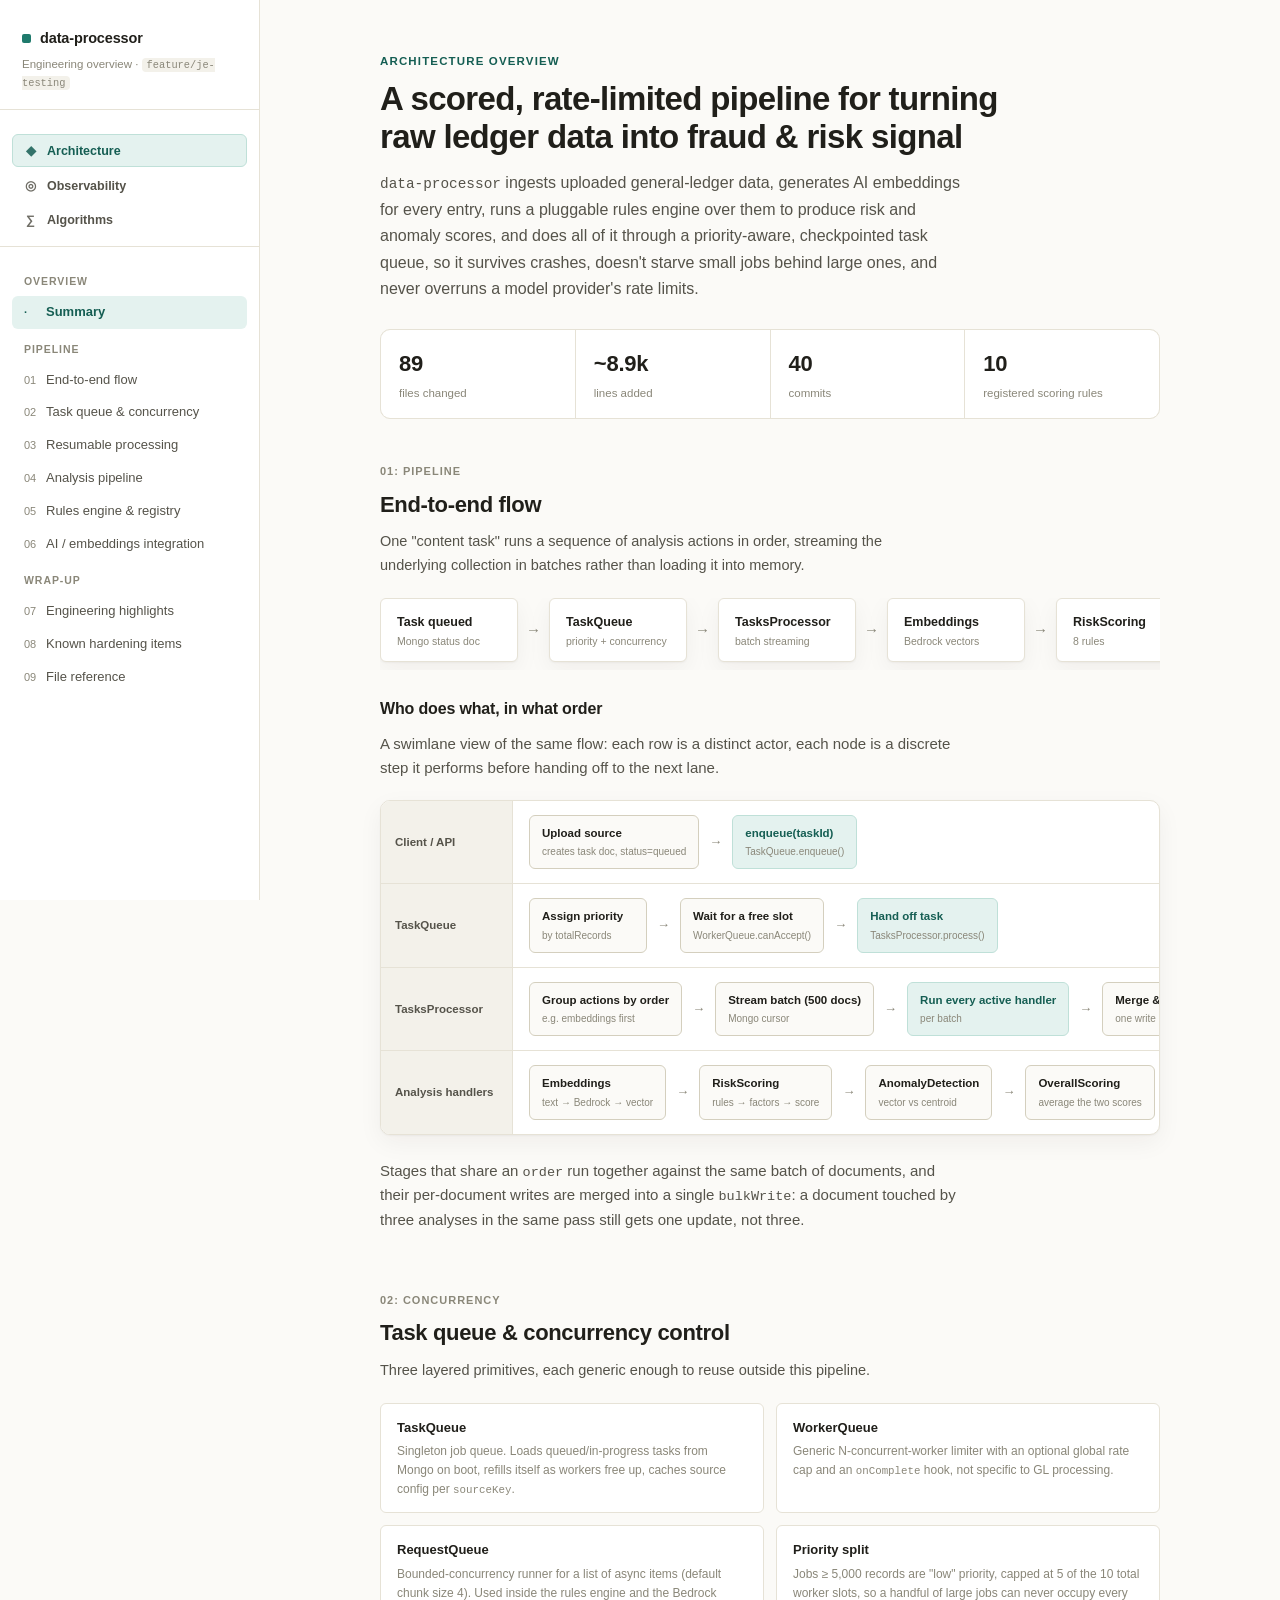
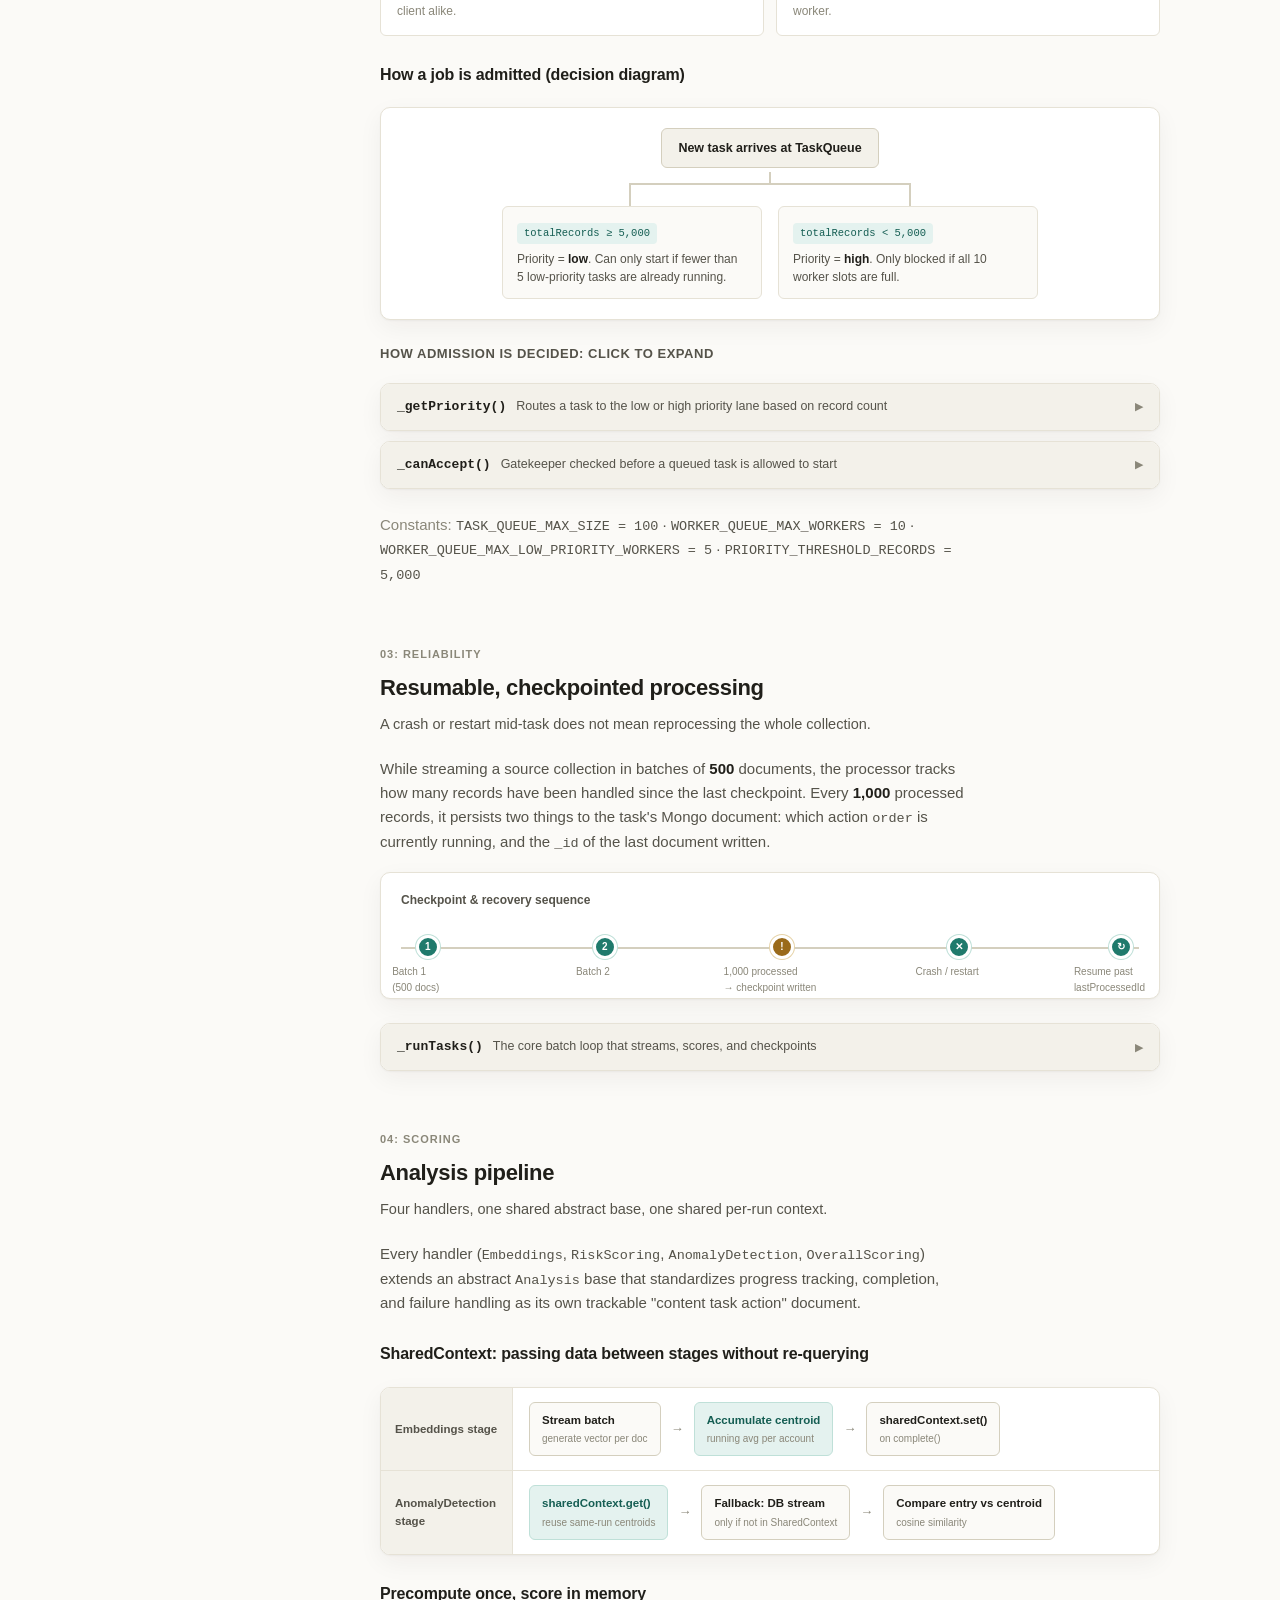
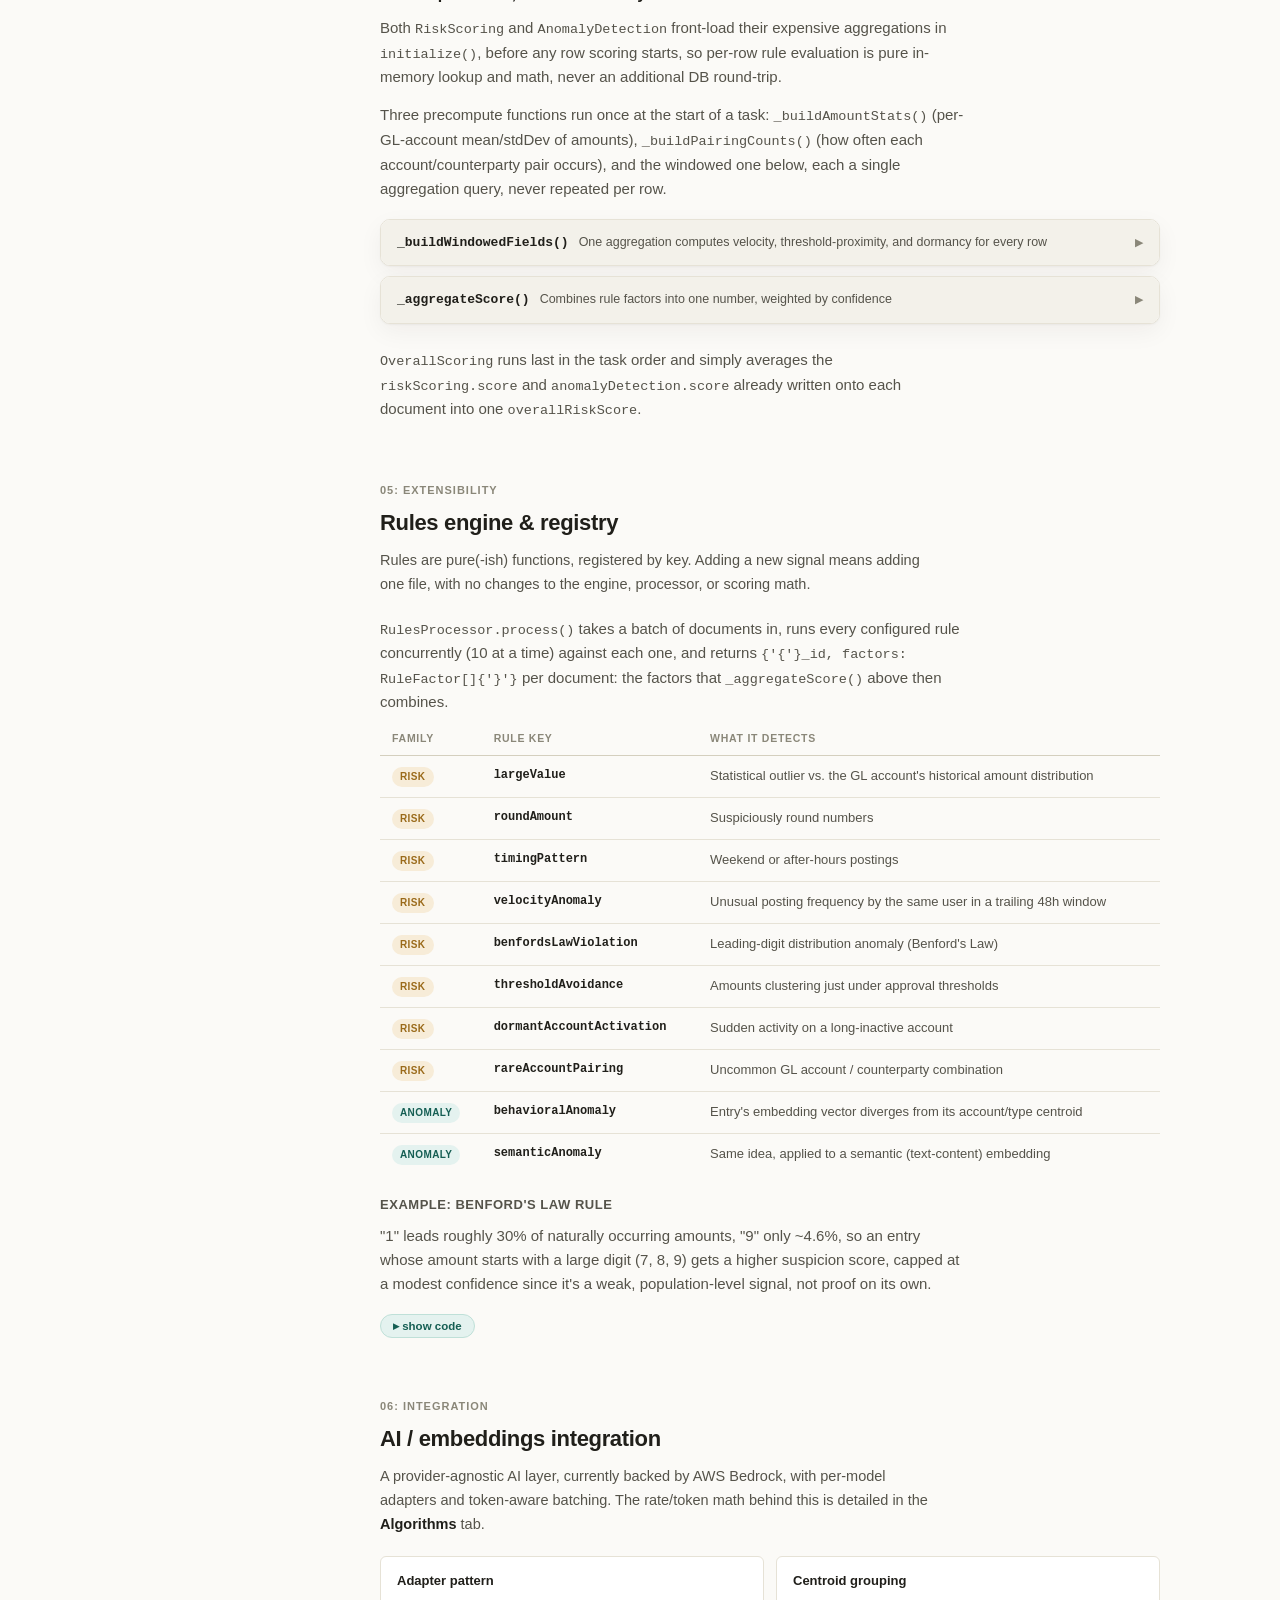
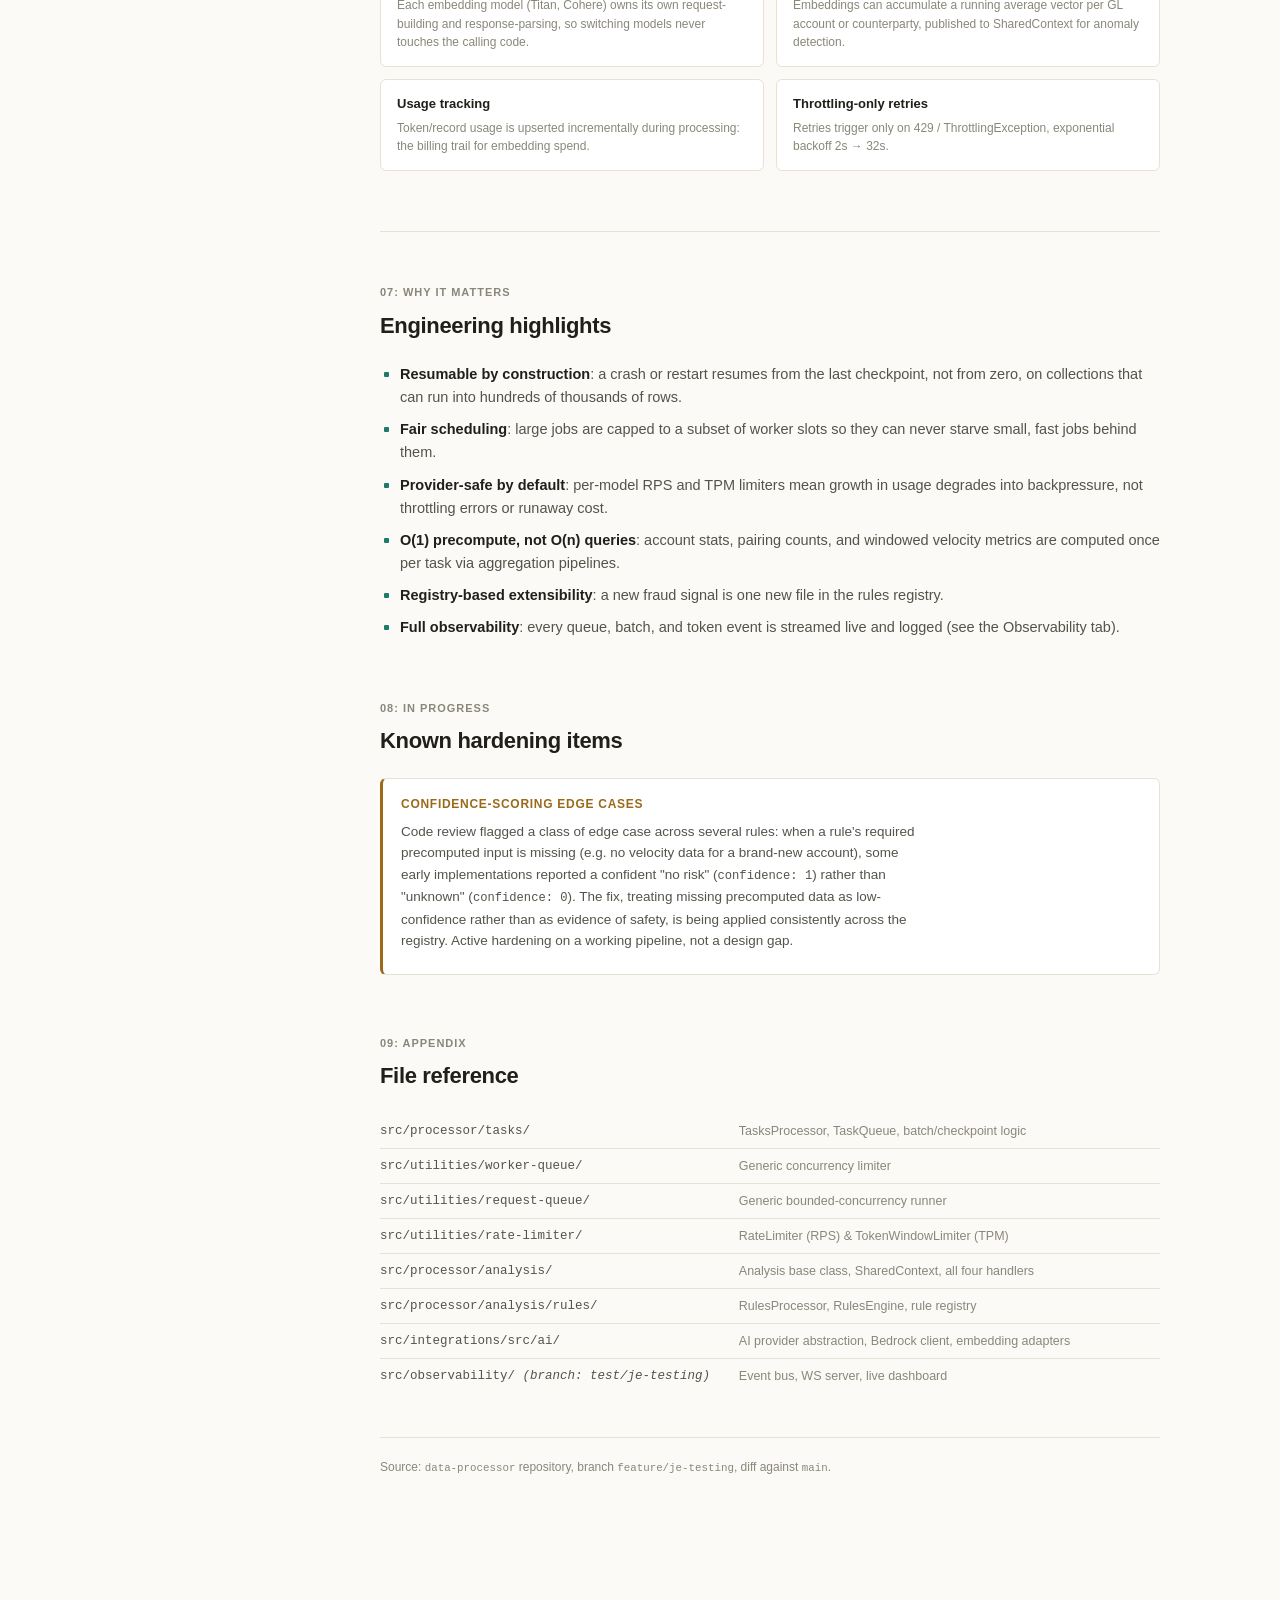
==== commit 7d7bfe1d: "feat: update hit-types UI and data-processor docs" ====
--- a/pages/data/data-processor/index.html
+++ b/pages/data/data-processor/index.html
@@ -3,7 +3,7 @@
 <head>
 <meta charset="UTF-8">
 <meta name="viewport" content="width=device-width, initial-scale=1.0">
-<title>data-processor — Architecture Overview</title>
+<title>data-processor: Architecture Overview</title>
 <style>
 
 /* ============================= RESET ============================= */
@@ -226,7 +226,7 @@
 .branch-card .cond { font-family: ui-monospace, monospace; font-size: 10.5px; color: var(--brand-strong); background: var(--brand-soft); display: inline-block; padding: 2px 7px; border-radius: 4px; margin-bottom: 6px; }
 .branch-card .res { font-size: 12px; color: var(--text-mid); line-height: 1.5; }
 
-/* Function cards — collapsed by default, click to reveal detail + code */
+/* Function cards, collapsed by default: click to reveal detail and code */
 .fn-grid { display: grid; grid-template-columns: 1fr; gap: 10px; margin: 18px 0 24px; }
 .fn-card { border: 1px solid var(--border); border-radius: var(--radius); background: var(--surface); box-shadow: var(--shadow); overflow: hidden; }
 .fn-card-head {
@@ -410,7 +410,7 @@
           <p class="doc-dek">
             <code>data-processor</code> ingests uploaded general-ledger data, generates AI embeddings for every
             entry, runs a pluggable rules engine over them to produce risk and anomaly scores, and does all of
-            it through a priority-aware, checkpointed task queue — so it survives crashes, doesn't starve small
+            it through a priority-aware, checkpointed task queue, so it survives crashes, doesn't starve small
             jobs behind large ones, and never overruns a model provider's rate limits.
           </p>
           <div class="stat-row">
@@ -424,7 +424,7 @@
         <!-- 01 FLOW -->
         <section class="block" id="flow">
           <div class="block-head">
-            <div class="block-eyebrow">01 — Pipeline</div>
+            <div class="block-eyebrow">01: Pipeline</div>
             <h2 class="block-title">End-to-end flow</h2>
             <p class="block-dek">One "content task" runs a sequence of analysis actions in order, streaming the
               underlying collection in batches rather than loading it into memory.</p>
@@ -447,7 +447,7 @@
           </div>
 
           <h3 class="sub-title">Who does what, in what order</h3>
-          <p>A swimlane view of the same flow — each row is a distinct actor, each node is a discrete step it
+          <p>A swimlane view of the same flow: each row is a distinct actor, each node is a discrete step it
             performs before handing off to the next lane.</p>
 
           <div class="swimlane">
@@ -496,23 +496,23 @@
           </div>
 
           <p>Stages that share an <code>order</code> run together against the same batch of documents, and their
-            per-document writes are merged into a single <code>bulkWrite</code> — a document touched by three
+            per-document writes are merged into a single <code>bulkWrite</code>: a document touched by three
             analyses in the same pass still gets one update, not three.</p>
         </section>
 
         <!-- 02 QUEUE -->
         <section class="block" id="queue">
           <div class="block-head">
-            <div class="block-eyebrow">02 — Concurrency</div>
+            <div class="block-eyebrow">02: Concurrency</div>
             <h2 class="block-title">Task queue &amp; concurrency control</h2>
             <p class="block-dek">Three layered primitives, each generic enough to reuse outside this pipeline.</p>
           </div>
 
           <div class="card-grid">
             <div class="mini-card"><div class="t">TaskQueue</div><div class="d">Singleton job queue. Loads queued/in-progress tasks from Mongo on boot, refills itself as workers free up, caches source config per <code>sourceKey</code>.</div></div>
-            <div class="mini-card"><div class="t">WorkerQueue</div><div class="d">Generic N-concurrent-worker limiter with an optional global rate cap and an <code>onComplete</code> hook — not specific to GL processing.</div></div>
+            <div class="mini-card"><div class="t">WorkerQueue</div><div class="d">Generic N-concurrent-worker limiter with an optional global rate cap and an <code>onComplete</code> hook, not specific to GL processing.</div></div>
             <div class="mini-card"><div class="t">RequestQueue</div><div class="d">Bounded-concurrency runner for a list of async items (default chunk size 4). Used inside the rules engine and the Bedrock client alike.</div></div>
-            <div class="mini-card"><div class="t">Priority split</div><div class="d">Jobs ≥ 5,000 records are "low" priority, capped at 5 of the 10 total worker slots — a handful of large jobs can never occupy every worker.</div></div>
+            <div class="mini-card"><div class="t">Priority split</div><div class="d">Jobs ≥ 5,000 records are "low" priority, capped at 5 of the 10 total worker slots, so a handful of large jobs can never occupy every worker.</div></div>
           </div>
 
           <h3 class="sub-title">How a job is admitted (decision diagram)</h3>
@@ -533,11 +533,11 @@
             </div>
           </div>
 
-          <h4 class="sub-sub">How admission is decided — click to expand</h4>
+          <h4 class="sub-sub">How admission is decided: click to expand</h4>
           <div class="fn-grid">
             <div class="fn-card">
               <button class="fn-card-head">
-                <div class="fn-head-left"><span class="fn-name">_getPriority()</span><span class="fn-oneline">— routes a task to the low or high priority lane based on record count</span></div>
+                <div class="fn-head-left"><span class="fn-name">_getPriority()</span><span class="fn-oneline">Routes a task to the low or high priority lane based on record count</span></div>
                 <span class="fn-chev">▶</span>
               </button>
               <div class="fn-body">
@@ -559,7 +559,7 @@
             </div>
             <div class="fn-card">
               <button class="fn-card-head">
-                <div class="fn-head-left"><span class="fn-name">_canAccept()</span><span class="fn-oneline">— gatekeeper checked before a queued task is allowed to start</span></div>
+                <div class="fn-head-left"><span class="fn-name">_canAccept()</span><span class="fn-oneline">Gatekeeper checked before a queued task is allowed to start</span></div>
                 <span class="fn-chev">▶</span>
               </button>
               <div class="fn-body">
@@ -580,7 +580,7 @@
         <!-- 03 RESUME -->
         <section class="block" id="resume">
           <div class="block-head">
-            <div class="block-eyebrow">03 — Reliability</div>
+            <div class="block-eyebrow">03: Reliability</div>
             <h2 class="block-title">Resumable, checkpointed processing</h2>
             <p class="block-dek">A crash or restart mid-task does not mean reprocessing the whole collection.</p>
           </div>
@@ -605,14 +605,14 @@
           <div class="fn-grid">
             <div class="fn-card">
               <button class="fn-card-head">
-                <div class="fn-head-left"><span class="fn-name">_runTasks()</span><span class="fn-oneline">— the core batch loop that streams, scores, and checkpoints</span></div>
+                <div class="fn-head-left"><span class="fn-name">_runTasks()</span><span class="fn-oneline">The core batch loop that streams, scores, and checkpoints</span></div>
                 <span class="fn-chev">▶</span>
               </button>
               <div class="fn-body">
                 <div class="fn-what">Opens a cursor (resuming past <code>lastProcessedId</code> if this action order is being resumed), feeds every 500-doc batch to all active handlers, and checkpoints progress every 1,000 records.</div>
                 <div class="fn-io">
                   <div class="box in"><div class="lbl">In</div><div class="val">tasks: string[], order, resumeState</div></div>
-                  <div class="box out"><div class="lbl">Out</div><div class="val">void — writes progress + bulk updates to Mongo</div></div>
+                  <div class="box out"><div class="lbl">Out</div><div class="val">void: writes progress + bulk updates to Mongo</div></div>
                 </div>
               </div>
             </div>
@@ -622,7 +622,7 @@
         <!-- 04 ANALYSIS -->
         <section class="block" id="analysis">
           <div class="block-head">
-            <div class="block-eyebrow">04 — Scoring</div>
+            <div class="block-eyebrow">04: Scoring</div>
             <h2 class="block-title">Analysis pipeline</h2>
             <p class="block-dek">Four handlers, one shared abstract base, one shared per-run context.</p>
           </div>
@@ -632,7 +632,7 @@
             progress tracking, completion, and failure handling as its own trackable "content task action"
             document.</p>
 
-          <h3 class="sub-title">SharedContext — passing data between stages without re-querying</h3>
+          <h3 class="sub-title">SharedContext: passing data between stages without re-querying</h3>
           <div class="swimlane">
             <div class="lane">
               <div class="lane-label">Embeddings stage</div>
@@ -658,21 +658,21 @@
 
           <h3 class="sub-title">Precompute once, score in memory</h3>
           <p>Both <code>RiskScoring</code> and <code>AnomalyDetection</code> front-load their expensive
-            aggregations in <code>initialize()</code> — before any row scoring starts — so per-row rule
+            aggregations in <code>initialize()</code>, before any row scoring starts, so per-row rule
             evaluation is pure in-memory lookup and math, never an additional DB round-trip.</p>
 
-          <p>Three precompute functions run once at the start of a task: <code>_buildAmountStats()</code> (per-GL-account mean/stdDev of amounts), <code>_buildPairingCounts()</code> (how often each account/counterparty pair occurs), and the windowed one below — each a single aggregation query, never repeated per row.</p>
+          <p>Three precompute functions run once at the start of a task: <code>_buildAmountStats()</code> (per-GL-account mean/stdDev of amounts), <code>_buildPairingCounts()</code> (how often each account/counterparty pair occurs), and the windowed one below, each a single aggregation query, never repeated per row.</p>
 
           <div class="fn-grid">
             <div class="fn-card">
               <button class="fn-card-head">
-                <div class="fn-head-left"><span class="fn-name">_buildWindowedFields()</span><span class="fn-oneline">— one aggregation computes velocity, threshold-proximity, and dormancy for every row</span></div>
+                <div class="fn-head-left"><span class="fn-name">_buildWindowedFields()</span><span class="fn-oneline">One aggregation computes velocity, threshold-proximity, and dormancy for every row</span></div>
                 <span class="fn-chev">▶</span>
               </button>
               <div class="fn-body">
                 <div class="fn-what">A single <code>$setWindowFields</code> aggregation computes, per document: how many entries the same user posted in a trailing 48h window, how many of those were near an approval threshold, and how many days since the same GL account was last touched.</div>
                 <div class="fn-io">
-                  <div class="box in"><div class="lbl">In</div><div class="val">(none — queries the collection directly)</div></div>
+                  <div class="box in"><div class="lbl">In</div><div class="val">(none: queries the collection directly)</div></div>
                   <div class="box out"><div class="lbl">Out</div><div class="val">Map&lt;docId, {velocityCount48h, thresholdNearCount48h, daysSincePrevEntry, isFirstEntryForAccount}&gt;</div></div>
                 </div>
                 <button class="fn-code-toggle"><span class="cta-show">▸ show code</span><span class="cta-hide">▾ hide code</span></button>
@@ -695,11 +695,11 @@
             </div>
             <div class="fn-card">
               <button class="fn-card-head">
-                <div class="fn-head-left"><span class="fn-name">_aggregateScore()</span><span class="fn-oneline">— combines rule factors into one number, weighted by confidence</span></div>
+                <div class="fn-head-left"><span class="fn-name">_aggregateScore()</span><span class="fn-oneline">Combines rule factors into one number, weighted by confidence</span></div>
                 <span class="fn-chev">▶</span>
               </button>
               <div class="fn-body">
-                <div class="fn-what">Combines all rule factors for one document into a single number, weighting each factor's contribution by its own confidence — so a rule that says "score 0.9 but confidence 0.1" barely moves the final result. Used identically by RiskScoring and AnomalyDetection.</div>
+                <div class="fn-what">Combines all rule factors for one document into a single number, weighting each factor's contribution by its own confidence, so a rule that says "score 0.9 but confidence 0.1" barely moves the final result. Used identically by RiskScoring and AnomalyDetection.</div>
                 <div class="fn-io">
                   <div class="box in"><div class="lbl">In</div><div class="val">factors: {score, confidence, weight}[]</div></div>
                   <div class="box out"><div class="lbl">Out</div><div class="val">number 0–1</div></div>
@@ -726,13 +726,13 @@
         <!-- 05 RULES -->
         <section class="block" id="rules">
           <div class="block-head">
-            <div class="block-eyebrow">05 — Extensibility</div>
+            <div class="block-eyebrow">05: Extensibility</div>
             <h2 class="block-title">Rules engine &amp; registry</h2>
             <p class="block-dek">Rules are pure(-ish) functions, registered by key. Adding a new signal means
-              adding one file — no changes to the engine, processor, or scoring math.</p>
-          </div>
-
-          <p><code>RulesProcessor.process()</code> takes a batch of documents in, runs every configured rule concurrently (10 at a time) against each one, and returns <code>{'{'}_id, factors: RuleFactor[]{'}'}</code> per document — the factors that <code>_aggregateScore()</code> above then combines.</p>
+              adding one file, with no changes to the engine, processor, or scoring math.</p>
+          </div>
+
+          <p><code>RulesProcessor.process()</code> takes a batch of documents in, runs every configured rule concurrently (10 at a time) against each one, and returns <code>{'{'}_id, factors: RuleFactor[]{'}'}</code> per document: the factors that <code>_aggregateScore()</code> above then combines.</p>
 
           <table class="rule-table">
             <thead><tr><th>Family</th><th>Rule key</th><th>What it detects</th></tr></thead>
@@ -750,8 +750,8 @@
             </tbody>
           </table>
 
-          <h4 class="sub-sub">Example — Benford's Law rule</h4>
-          <p>"1" leads roughly 30% of naturally occurring amounts, "9" only ~4.6% — so an entry whose amount
+          <h4 class="sub-sub">Example: Benford's Law rule</h4>
+          <p>"1" leads roughly 30% of naturally occurring amounts, "9" only ~4.6%, so an entry whose amount
             starts with a large digit (7, 8, 9) gets a higher suspicion score, capped at a modest confidence
             since it's a weak, population-level signal, not proof on its own.</p>
           <div class="code-collapse">
@@ -772,7 +772,7 @@
         <!-- 06 AI -->
         <section class="block" id="ai">
           <div class="block-head">
-            <div class="block-eyebrow">06 — Integration</div>
+            <div class="block-eyebrow">06: Integration</div>
             <h2 class="block-title">AI / embeddings integration</h2>
             <p class="block-dek">A provider-agnostic AI layer, currently backed by AWS Bedrock, with per-model
               adapters and token-aware batching. The rate/token math behind this is detailed in the
@@ -780,9 +780,9 @@
           </div>
 
           <div class="card-grid">
-            <div class="mini-card"><div class="t">Adapter pattern</div><div class="d">Each embedding model (Titan, Cohere) owns its own request-building and response-parsing — switching models never touches the calling code.</div></div>
+            <div class="mini-card"><div class="t">Adapter pattern</div><div class="d">Each embedding model (Titan, Cohere) owns its own request-building and response-parsing, so switching models never touches the calling code.</div></div>
             <div class="mini-card"><div class="t">Centroid grouping</div><div class="d">Embeddings can accumulate a running average vector per GL account or counterparty, published to SharedContext for anomaly detection.</div></div>
-            <div class="mini-card"><div class="t">Usage tracking</div><div class="d">Token/record usage is upserted incrementally during processing — the billing trail for embedding spend.</div></div>
+            <div class="mini-card"><div class="t">Usage tracking</div><div class="d">Token/record usage is upserted incrementally during processing: the billing trail for embedding spend.</div></div>
             <div class="mini-card"><div class="t">Throttling-only retries</div><div class="d">Retries trigger only on 429 / ThrottlingException, exponential backoff 2s → 32s.</div></div>
           </div>
         </section>
@@ -790,27 +790,27 @@
         <hr class="divider">
 
         <section class="block" id="highlights">
-          <div class="block-head"><div class="block-eyebrow">07 — Why it matters</div><h2 class="block-title">Engineering highlights</h2></div>
+          <div class="block-head"><div class="block-eyebrow">07: Why it matters</div><h2 class="block-title">Engineering highlights</h2></div>
           <ul class="plain">
-            <li><strong>Resumable by construction</strong> — a crash or restart resumes from the last checkpoint, not from zero, on collections that can run into hundreds of thousands of rows.</li>
-            <li><strong>Fair scheduling</strong> — large jobs are capped to a subset of worker slots so they can never starve small, fast jobs behind them.</li>
-            <li><strong>Provider-safe by default</strong> — per-model RPS and TPM limiters mean growth in usage degrades into backpressure, not throttling errors or runaway cost.</li>
-            <li><strong>O(1) precompute, not O(n) queries</strong> — account stats, pairing counts, and windowed velocity metrics are computed once per task via aggregation pipelines.</li>
-            <li><strong>Registry-based extensibility</strong> — a new fraud signal is one new file in the rules registry.</li>
-            <li><strong>Full observability</strong> — every queue, batch, and token event is streamed live and logged (see the Observability tab).</li>
+            <li><strong>Resumable by construction</strong>: a crash or restart resumes from the last checkpoint, not from zero, on collections that can run into hundreds of thousands of rows.</li>
+            <li><strong>Fair scheduling</strong>: large jobs are capped to a subset of worker slots so they can never starve small, fast jobs behind them.</li>
+            <li><strong>Provider-safe by default</strong>: per-model RPS and TPM limiters mean growth in usage degrades into backpressure, not throttling errors or runaway cost.</li>
+            <li><strong>O(1) precompute, not O(n) queries</strong>: account stats, pairing counts, and windowed velocity metrics are computed once per task via aggregation pipelines.</li>
+            <li><strong>Registry-based extensibility</strong>: a new fraud signal is one new file in the rules registry.</li>
+            <li><strong>Full observability</strong>: every queue, batch, and token event is streamed live and logged (see the Observability tab).</li>
           </ul>
         </section>
 
         <section class="block" id="hardening">
-          <div class="block-head"><div class="block-eyebrow">08 — In progress</div><h2 class="block-title">Known hardening items</h2></div>
+          <div class="block-head"><div class="block-eyebrow">08: In progress</div><h2 class="block-title">Known hardening items</h2></div>
           <div class="callout warn">
             <div class="cal-t">Confidence-scoring edge cases</div>
-            <p>Code review flagged a class of edge case across several rules: when a rule's required precomputed input is missing (e.g. no velocity data for a brand-new account), some early implementations reported a confident "no risk" (<code>confidence: 1</code>) rather than "unknown" (<code>confidence: 0</code>). The fix — treat missing precomputed data as low-confidence, not as evidence of safety — is being applied consistently across the registry. Active hardening on a working pipeline, not a design gap.</p>
+            <p>Code review flagged a class of edge case across several rules: when a rule's required precomputed input is missing (e.g. no velocity data for a brand-new account), some early implementations reported a confident "no risk" (<code>confidence: 1</code>) rather than "unknown" (<code>confidence: 0</code>). The fix, treating missing precomputed data as low-confidence rather than as evidence of safety, is being applied consistently across the registry. Active hardening on a working pipeline, not a design gap.</p>
           </div>
         </section>
 
         <section class="block" id="reference">
-          <div class="block-head"><div class="block-eyebrow">09 — Appendix</div><h2 class="block-title">File reference</h2></div>
+          <div class="block-head"><div class="block-eyebrow">09: Appendix</div><h2 class="block-title">File reference</h2></div>
           <table class="ref-table">
             <tr><td>src/processor/tasks/</td><td>TasksProcessor, TaskQueue, batch/checkpoint logic</td></tr>
             <tr><td>src/utilities/worker-queue/</td><td>Generic concurrency limiter</td></tr>
@@ -821,7 +821,7 @@
             <tr><td>src/integrations/src/ai/</td><td>AI provider abstraction, Bedrock client, embedding adapters</td></tr>
             <tr><td>src/observability/ <em>(branch: test/je-testing)</em></td><td>Event bus, WS server, live dashboard</td></tr>
           </table>
-          <div class="footer-note">Source: <code>data-processor</code> repository, branch <code>feature/je-testing</code> — diff against <code>main</code>.</div>
+          <div class="footer-note">Source: <code>data-processor</code> repository, branch <code>feature/je-testing</code>, diff against <code>main</code>.</div>
         </section>
 
       </div>
@@ -835,19 +835,19 @@
           <div class="doc-eyebrow">Observability</div>
           <h1 class="doc-title">Watch the pipeline run, live</h1>
           <p class="doc-dek">Every worker slot, queue depth, batch completion, and token spend is streamed in
-            real time and logged to disk. Nothing here is a mockup of a future plan — it's running code.</p>
+            real time and logged to disk. Nothing here is a mockup of a future plan: it's running code.</p>
 
           <div class="callout info">
             <div class="cal-t">How to see it right now</div>
             <p>Switch to the <code>test/je-testing</code> branch and start the server, then open:</p>
             <p style="font-family:ui-monospace,monospace;font-size:15px;color:var(--text);font-weight:700;">http://localhost:8000/dashboard</p>
-            <p>The dashboard connects over a WebSocket at <code>/observe</code> and starts rendering immediately — no configuration needed.</p>
+            <p>The dashboard connects over a WebSocket at <code>/observe</code> and starts rendering immediately, no configuration needed.</p>
           </div>
         </header>
 
         <section class="block" id="obs-events">
           <div class="block-head">
-            <div class="block-eyebrow">01 — Event model</div>
+            <div class="block-eyebrow">01: Event model</div>
             <h2 class="block-title">What gets tracked</h2>
             <p class="block-dek">15 distinct event types cover the full lifecycle of a task, from queueing to
               completion, plus system-level snapshots taken every 2 seconds.</p>
@@ -873,9 +873,9 @@
 
         <section class="block" id="obs-dashboard">
           <div class="block-head">
-            <div class="block-eyebrow">02 — Live view</div>
+            <div class="block-eyebrow">02: Live view</div>
             <h2 class="block-title">Dashboard layout (representative)</h2>
-            <p class="block-dek">A sketch of what the real dashboard shows — header pills for headline numbers,
+            <p class="block-dek">A sketch of what the real dashboard shows: header pills for headline numbers,
               tabs for different views, and a live event log.</p>
           </div>
 
@@ -917,12 +917,12 @@
               </div>
             </div>
           </div>
-          <p style="font-size:12px;color:var(--text-muted);">Illustrative values above — connect to <code>localhost:8000/dashboard</code> on <code>test/je-testing</code> for the real, live numbers.</p>
+          <p style="font-size:12px;color:var(--text-muted);">Illustrative values above: connect to <code>localhost:8000/dashboard</code> on <code>test/je-testing</code> for the real, live numbers.</p>
         </section>
 
         <section class="block" id="obs-pipeline">
           <div class="block-head">
-            <div class="block-eyebrow">03 — Data path</div>
+            <div class="block-eyebrow">03: Data path</div>
             <h2 class="block-title">From an emitted event to a pixel on screen</h2>
           </div>
 
@@ -964,14 +964,14 @@
 
         <section class="block" id="obs-persist">
           <div class="block-head">
-            <div class="block-eyebrow">04 — Durability</div>
+            <div class="block-eyebrow">04: Durability</div>
             <h2 class="block-title">Replay buffer &amp; NDJSON log</h2>
           </div>
           <div class="card-grid">
             <div class="mini-card"><div class="t">In-memory replay buffer</div><div class="d">Last 500 events kept in the EventBus. A dashboard opened mid-run sees recent history immediately instead of a blank screen.</div></div>
-            <div class="mini-card"><div class="t">Daily NDJSON file</div><div class="d">Every event is also appended to <code>logs/observability-&lt;date&gt;.ndjson</code> — one JSON object per line, so any run can be replayed or analyzed after the fact.</div></div>
-            <div class="mini-card"><div class="t">Periodic snapshot</div><div class="d">Every 2 seconds while at least one dashboard is connected, a full system snapshot (worker/queue state) is published — keeps the view live even during quiet periods.</div></div>
-            <div class="mini-card"><div class="t">Zero configuration</div><div class="d">The WS server attaches directly to the existing HTTP server on boot — no separate service to run or deploy.</div></div>
+            <div class="mini-card"><div class="t">Daily NDJSON file</div><div class="d">Every event is also appended to <code>logs/observability-&lt;date&gt;.ndjson</code>, one JSON object per line, so any run can be replayed or analyzed after the fact.</div></div>
+            <div class="mini-card"><div class="t">Periodic snapshot</div><div class="d">Every 2 seconds while at least one dashboard is connected, a full system snapshot (worker/queue state) is published, keeping the view live even during quiet periods.</div></div>
+            <div class="mini-card"><div class="t">Zero configuration</div><div class="d">The WS server attaches directly to the existing HTTP server on boot, with no separate service to run or deploy.</div></div>
           </div>
         </section>
 
@@ -985,15 +985,15 @@
         <header id="alg-overview">
           <div class="doc-eyebrow">Algorithms</div>
           <h1 class="doc-title">The math behind never tripping a provider's rate limits</h1>
-          <p class="doc-dek">Two independent limiter types run per Bedrock model — one bounding request rate,
-            one bounding token throughput — plus a deliberately pessimistic token estimator that stands in for
+          <p class="doc-dek">Two independent limiter types run per Bedrock model: one bounding request rate,
+            one bounding token throughput, plus a deliberately pessimistic token estimator that stands in for
             a real tokenizer we don't have offline.</p>
         </header>
 
         <section class="block" id="alg-rps">
           <div class="block-head">
-            <div class="block-eyebrow">01 — Request pacing</div>
-            <h2 class="block-title">RateLimiter — sliding 1-second window</h2>
+            <div class="block-eyebrow">01: Request pacing</div>
+            <h2 class="block-title">RateLimiter: sliding 1-second window</h2>
             <p class="block-dek">Caps how many requests can go out per second, and optionally enforces even
               spacing between them.</p>
           </div>
@@ -1006,7 +1006,7 @@
             <li>Evict timestamps older than <code>now - 1000ms</code> from the tracking list.</li>
             <li>If fewer than <code>maxPerSecond</code> timestamps remain, record <code>now</code> and proceed immediately.</li>
             <li>Otherwise, compute how long until the oldest timestamp exits the window (<code>oldest + 1000ms - now</code>) and wait that long before retrying.</li>
-            <li>If <code>minIntervalMs</code> is set, also enforce a minimum gap since the last acquired call — even spacing, so requests aren't all bursted to the front of the window.</li>
+            <li>If <code>minIntervalMs</code> is set, also enforce a minimum gap since the last acquired call for even spacing, so requests aren't all bursted to the front of the window.</li>
           </ol>
 
           <div class="timeline">
@@ -1023,24 +1023,24 @@
           </div>
 
           <p><strong>Why the minimum spacing matters:</strong> a naive sliding window lets all N requests fire
-            in the first few milliseconds of a fresh window, then go silent — a burst pattern that trips
+            in the first few milliseconds of a fresh window, then go silent: a burst pattern that trips
             provider-side burst protection even when the nominal RPS is respected. Enforcing a minimum interval
             (e.g. ~33ms for 30 RPS) spreads calls evenly across the whole second instead.</p>
         </section>
 
         <section class="block" id="alg-tpm">
           <div class="block-head">
-            <div class="block-eyebrow">02 — Throughput pacing</div>
-            <h2 class="block-title">TokenWindowLimiter — sliding token-budget window</h2>
+            <div class="block-eyebrow">02: Throughput pacing</div>
+            <h2 class="block-title">TokenWindowLimiter: sliding token-budget window</h2>
             <p class="block-dek">Same sliding-window idea as RateLimiter, but the unit being budgeted is tokens
-              consumed, not requests sent — matching how providers actually meter LLM/embedding usage (TPM
+              consumed, not requests sent, matching how providers actually meter LLM/embedding usage (TPM
               quotas).</p>
           </div>
 
           <ol class="plain">
             <li>Evict any window entries older than <code>windowMs</code> (default 60s), subtracting their token counts from the running total.</li>
             <li>If the requested token count fits under the remaining budget, record it and proceed.</li>
-            <li>If a single request is larger than the <em>entire</em> window budget, it can never "fit" under the normal rule — so it's let through alone, once the window is completely drained (<code>usedInWindow === 0</code>), instead of deadlocking forever.</li>
+            <li>If a single request is larger than the <em>entire</em> window budget, it can never "fit" under the normal rule, so it's let through alone, once the window is completely drained (<code>usedInWindow === 0</code>), instead of deadlocking forever.</li>
             <li>Otherwise wait until the oldest entry expires and re-check.</li>
           </ol>
 
@@ -1073,9 +1073,9 @@
 
         <section class="block" id="alg-estimate">
           <div class="block-head">
-            <div class="block-eyebrow">03 — Estimation</div>
-            <h2 class="block-title">Token estimation — dual estimate, take the max</h2>
-            <p class="block-dek">There's no maintained offline tokenizer for Cohere models — their own SDK only
+            <div class="block-eyebrow">03: Estimation</div>
+            <h2 class="block-title">Token estimation: dual estimate, take the max</h2>
+            <p class="block-dek">There's no maintained offline tokenizer for Cohere models: their own SDK only
               tokenizes via a network call, which would defeat the point of a pre-flight check. So the estimate
               is deliberately biased upward using two independent heuristics.</p>
           </div>
@@ -1093,7 +1093,7 @@
 
           <p>Real BPE tokenizers average ~4 chars/token and ~0.75 tokens/word for English text. This estimator
             deliberately uses a <em>smaller</em> chars-per-token divisor (3.3) and a <em>larger</em>
-            tokens-per-word multiplier (1.4) than reality — both biasing the result upward — then takes
+            tokens-per-word multiplier (1.4) than reality, both biasing the result upward, then takes
             whichever estimate is bigger. That keeps the estimate safe for dense text like code or IDs (where
             char-based estimation would under-count) and safe for prose (where word-based estimation would
             under-count), at the cost of somewhat over-reserving token budget.</p>
@@ -1117,14 +1117,14 @@
             <div class="cal-t">Closing the loop: TOKEN_ESTIMATE_CHECK</div>
             <p>Bedrock returns the <em>actual</em> input token count in response headers. The system compares
               that against the pre-flight estimate and emits a <code>TOKEN_ESTIMATE_CHECK</code> observability
-              event with the percentage difference — visible live on the dashboard — so estimator accuracy is
+              event with the percentage difference (visible live on the dashboard), so estimator accuracy is
               measured against real traffic, not assumed.</p>
           </div>
         </section>
 
         <section class="block" id="alg-batching">
           <div class="block-head">
-            <div class="block-eyebrow">04 — Packing</div>
+            <div class="block-eyebrow">04: Packing</div>
             <h2 class="block-title">Token-aware batching</h2>
             <p class="block-dek">Greedily packs texts into the fewest requests possible, bounded by both a
               max item count and a max estimated-token budget per request.</p>
@@ -1151,15 +1151,15 @@
           </div>
 
           <p>This keeps any single <code>InvokeModelCommand</code> from consuming a large fraction of the
-            model's TPM quota in one call — many small, paced batches instead of one large one that could blow
+            model's TPM quota in one call: many small, paced batches instead of one large one that could blow
             the whole minute's budget at once.</p>
         </section>
 
         <section class="block" id="alg-retry">
           <div class="block-head">
-            <div class="block-eyebrow">05 — Failure handling</div>
+            <div class="block-eyebrow">05: Failure handling</div>
             <h2 class="block-title">Retry &amp; exponential backoff</h2>
-            <p class="block-dek">Retries only on throttling responses — anything else fails fast.</p>
+            <p class="block-dek">Retries only on throttling responses; anything else fails fast.</p>
           </div>
 
           <div class="timeline">
@@ -1175,8 +1175,8 @@
           </div>
 
           <ul class="plain">
-            <li><strong>Only retries on throttling</strong> — HTTP 429, <code>ThrottlingException</code>, or <code>TooManyRequestsException</code>. Any other error (validation, auth, malformed request) fails immediately since retrying won't help.</li>
-            <li><strong>Re-acquires the rate limiter on every attempt</strong> — including retries — so a retry storm still respects the same RPS pacing as fresh calls.</li>
+            <li><strong>Only retries on throttling</strong>: HTTP 429, <code>ThrottlingException</code>, or <code>TooManyRequestsException</code>. Any other error (validation, auth, malformed request) fails immediately since retrying won't help.</li>
+            <li><strong>Re-acquires the rate limiter on every attempt</strong>, including retries, so a retry storm still respects the same RPS pacing as fresh calls.</li>
             <li><strong>30-second hard timeout</strong> per <code>InvokeModelCommand</code> so one stalled call can't hang an entire batch indefinitely.</li>
           </ul>
         </section>
